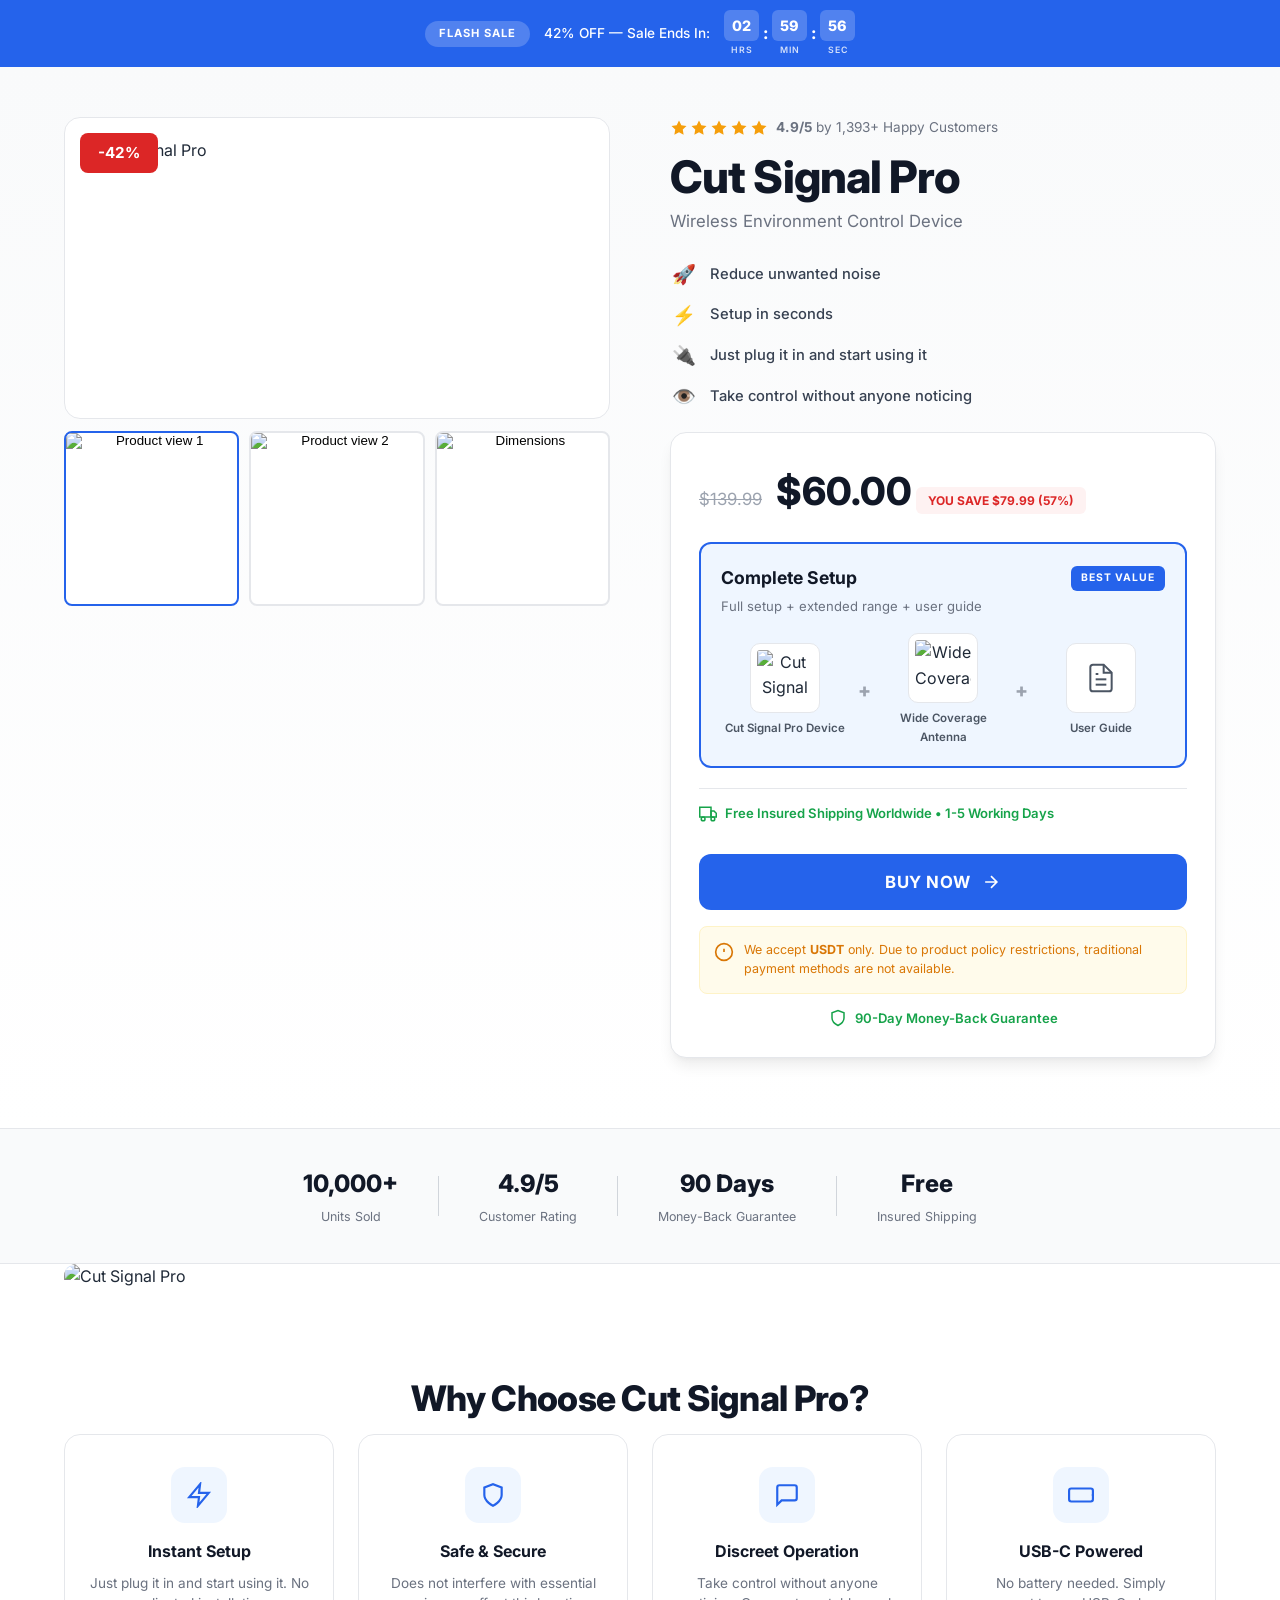
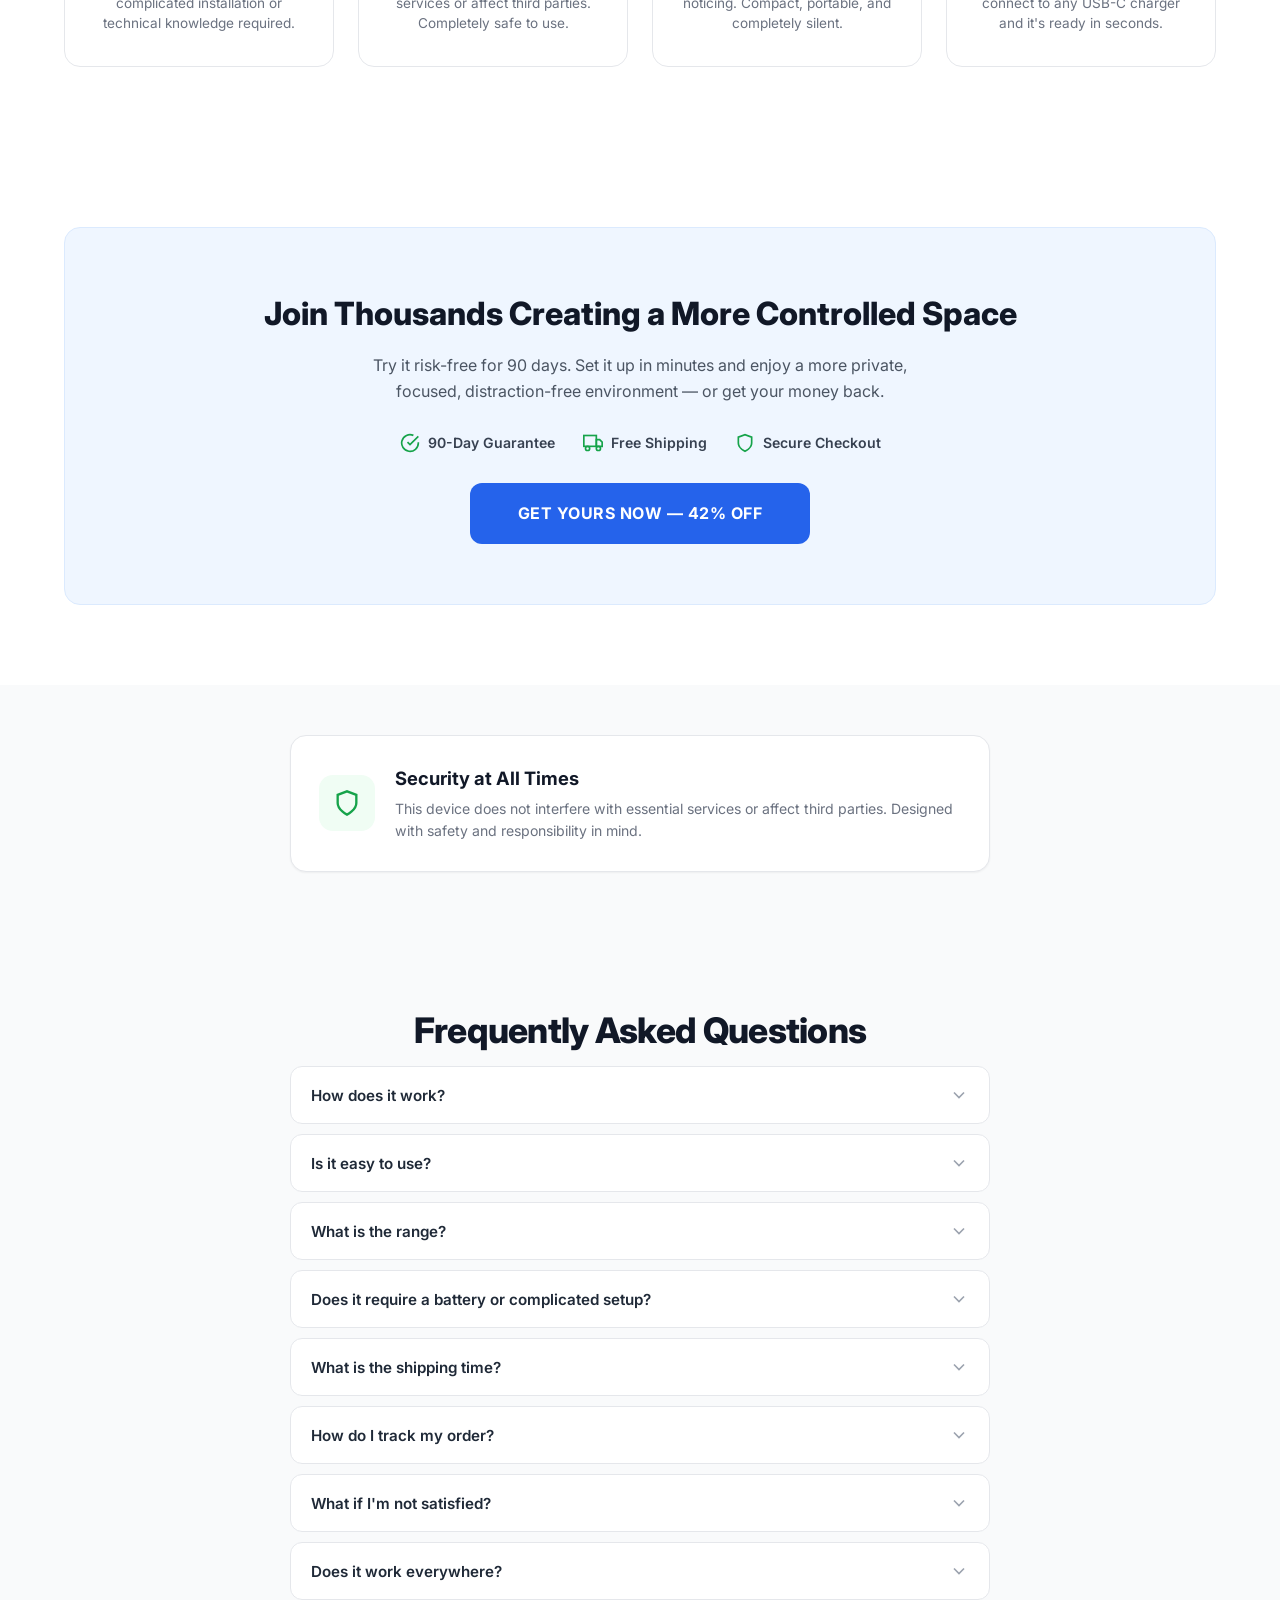
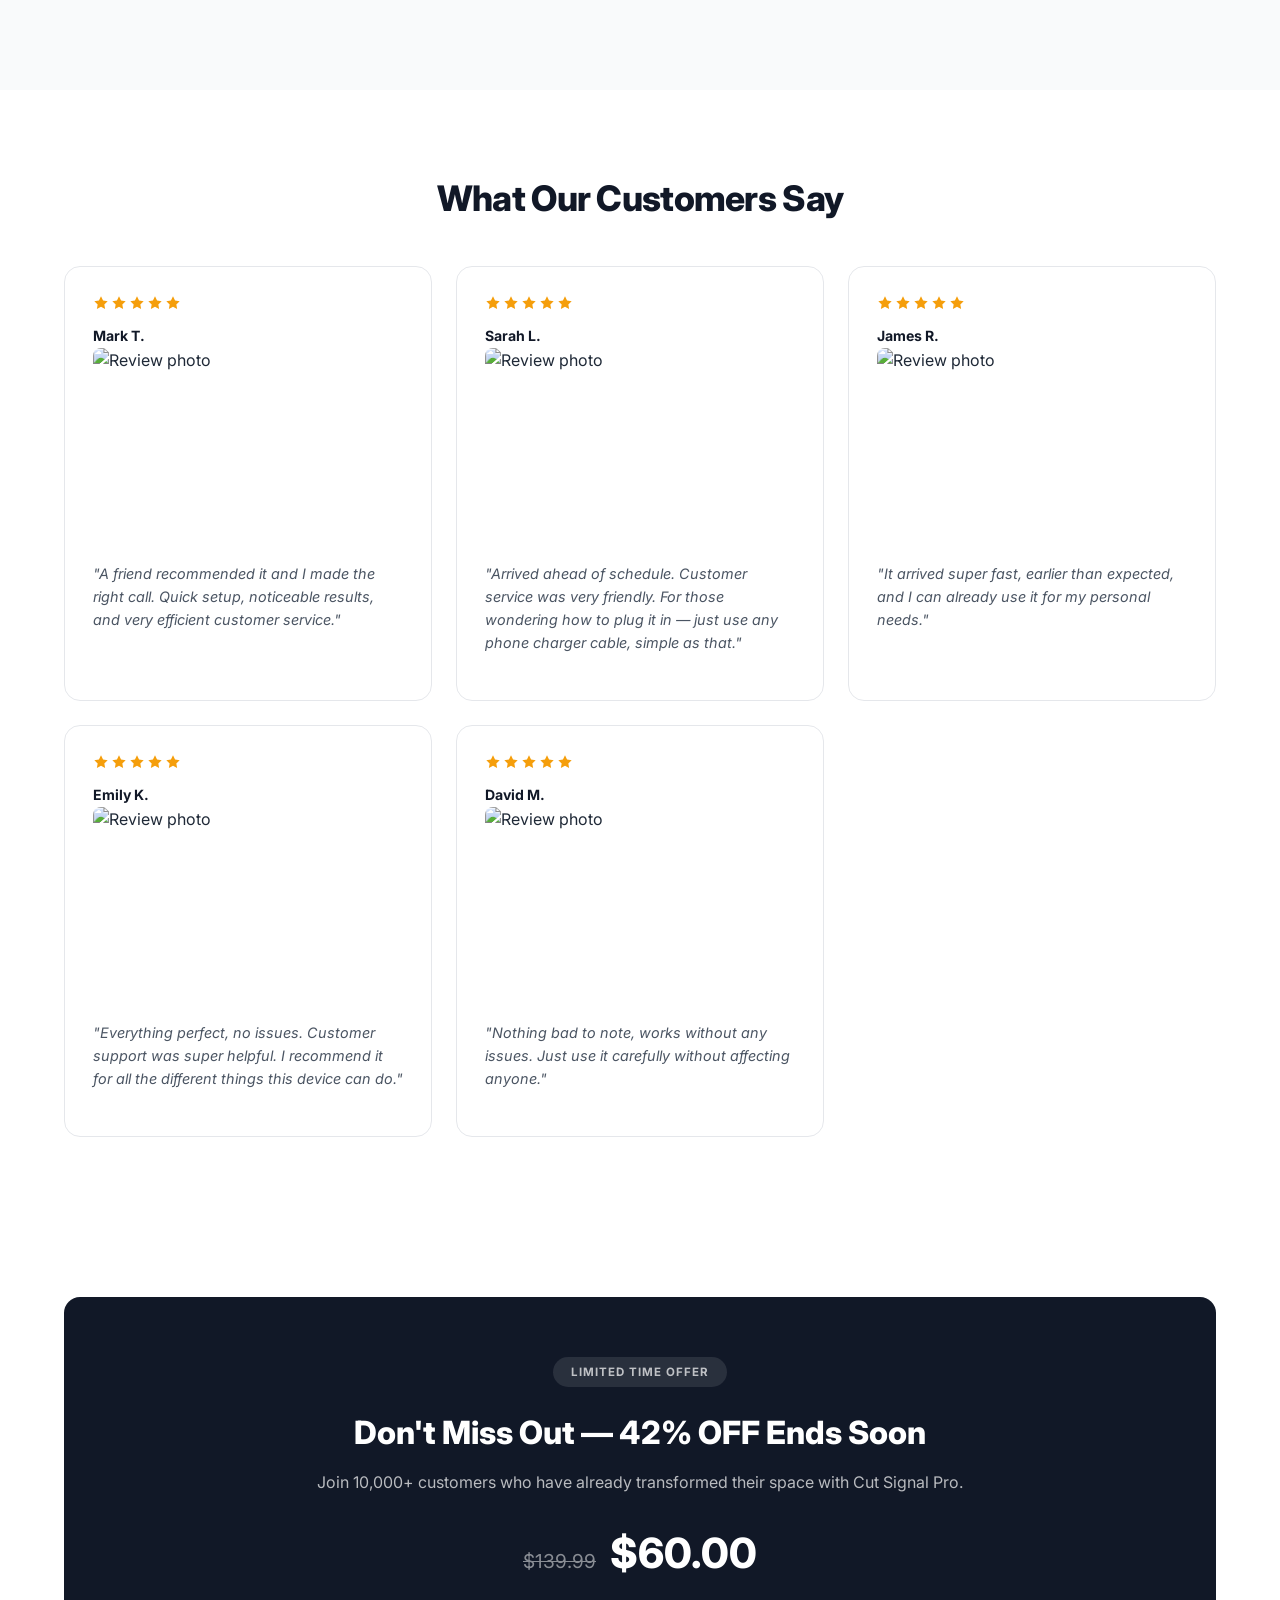
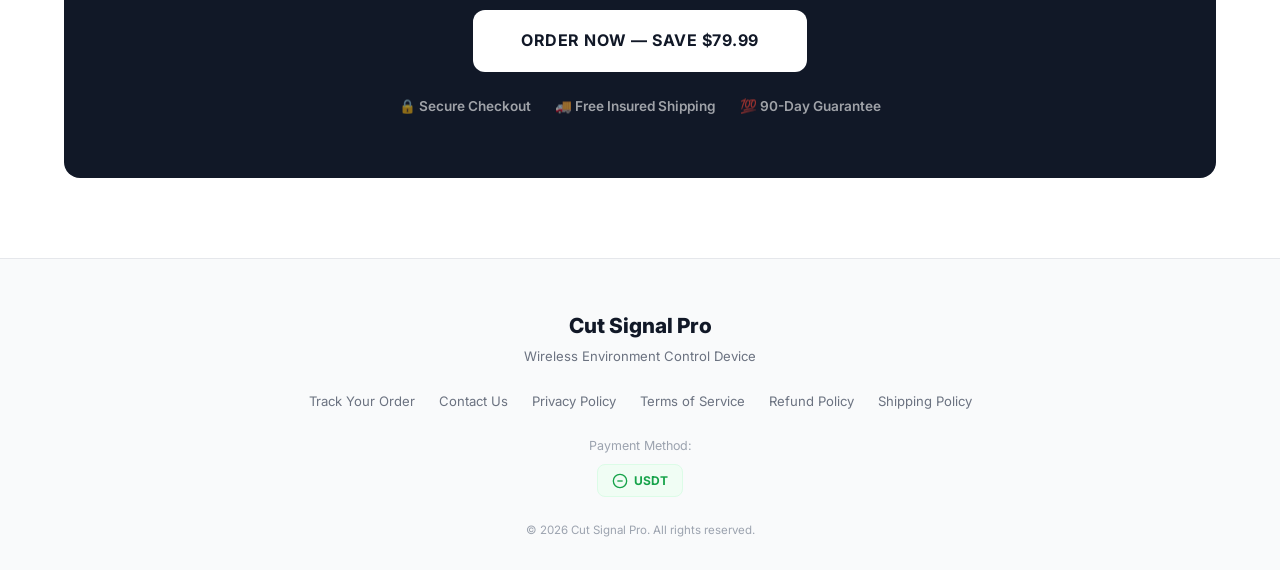
==== index.html @ 8d777e52 "Add files via upload" ====
<!DOCTYPE html>
<html lang="en">
<head>
    <meta charset="UTF-8">
    <meta name="viewport" content="width=device-width, initial-scale=1.0">
    <title>Cut Signal Pro - Wireless Environment Control Device</title>
    <meta name="description" content="Cut Signal Pro - The #1 rated wireless environment control device. Reduce unwanted noise, setup in seconds. 42% OFF - Limited Time Sale.">
    <link rel="preconnect" href="https://fonts.googleapis.com">
    <link rel="preconnect" href="https://fonts.gstatic.com" crossorigin>
    <link href="https://fonts.googleapis.com/css2?family=Inter:wght@300;400;500;600;700;800;900&display=swap" rel="stylesheet">
    <link rel="stylesheet" href="styles.css">
    <meta property="og:title" content="Cut Signal Pro - Wireless Environment Control Device">
    <meta property="og:description" content="The #1 rated wireless environment control device. 42% OFF - Limited Time Sale.">
    <meta property="og:image" content="images/product-1.jpg">
    <meta property="og:type" content="product">
</head>
<body>

    <!-- Urgency Top Bar -->
    <div class="urgency-bar">
        <div class="urgency-bar__inner">
            <span class="urgency-bar__flash">FLASH SALE</span>
            <span class="urgency-bar__text">42% OFF — Sale Ends In:</span>
            <div class="countdown" id="countdown">
                <div class="countdown__block">
                    <span class="countdown__number" id="hours">03</span>
                    <span class="countdown__label">HRS</span>
                </div>
                <span class="countdown__sep">:</span>
                <div class="countdown__block">
                    <span class="countdown__number" id="minutes">00</span>
                    <span class="countdown__label">MIN</span>
                </div>
                <span class="countdown__sep">:</span>
                <div class="countdown__block">
                    <span class="countdown__number" id="seconds">00</span>
                    <span class="countdown__label">SEC</span>
                </div>
            </div>
        </div>
    </div>

    <!-- Sticky Mobile CTA -->
    <div class="sticky-cta" id="stickyCta">
        <div class="sticky-cta__inner">
            <div class="sticky-cta__price">
                <span class="sticky-cta__old">$139.99</span>
                <span class="sticky-cta__current">$60.00</span>
            </div>
            <a href="#buy" class="sticky-cta__btn">BUY NOW</a>
        </div>
    </div>

    <!-- Hero Section -->
    <section class="hero">
        <div class="container">
            <div class="hero__grid">
                <div class="hero__media">
                    <div class="hero__badge">-42%</div>
                    <div class="hero__gallery">
                        <div class="hero__main-image">
                            <img src="images/product-1.jpg" alt="Cut Signal Pro" id="mainImage">
                        </div>
                        <div class="hero__thumbs">
                            <button class="hero__thumb active" onclick="changeImage(0)">
                                <img src="images/product-1.jpg" alt="Product view 1">
                            </button>
                            <button class="hero__thumb" onclick="changeImage(1)">
                                <img src="images/product-2.png" alt="Product view 2">
                            </button>
                            <button class="hero__thumb" onclick="changeImage(2)">
                                <img src="images/product-3.png" alt="Dimensions">
                            </button>
                        </div>
                    </div>
                </div>
                <div class="hero__content">
                    <div class="hero__rating">
                        <div class="stars">
                            <svg class="star" viewBox="0 0 24 24"><path d="M12 2l3.09 6.26L22 9.27l-5 4.87 1.18 6.88L12 17.77l-6.18 3.25L7 14.14 2 9.27l6.91-1.01L12 2z"/></svg>
                            <svg class="star" viewBox="0 0 24 24"><path d="M12 2l3.09 6.26L22 9.27l-5 4.87 1.18 6.88L12 17.77l-6.18 3.25L7 14.14 2 9.27l6.91-1.01L12 2z"/></svg>
                            <svg class="star" viewBox="0 0 24 24"><path d="M12 2l3.09 6.26L22 9.27l-5 4.87 1.18 6.88L12 17.77l-6.18 3.25L7 14.14 2 9.27l6.91-1.01L12 2z"/></svg>
                            <svg class="star" viewBox="0 0 24 24"><path d="M12 2l3.09 6.26L22 9.27l-5 4.87 1.18 6.88L12 17.77l-6.18 3.25L7 14.14 2 9.27l6.91-1.01L12 2z"/></svg>
                            <svg class="star" viewBox="0 0 24 24"><path d="M12 2l3.09 6.26L22 9.27l-5 4.87 1.18 6.88L12 17.77l-6.18 3.25L7 14.14 2 9.27l6.91-1.01L12 2z"/></svg>
                        </div>
                        <span class="hero__rating-text"><strong>4.9/5</strong> by 1,393+ Happy Customers</span>
                    </div>

                    <h1 class="hero__title">Cut Signal Pro</h1>
                    <p class="hero__subtitle">Wireless Environment Control Device</p>

                    <div class="hero__benefits">
                        <div class="hero__benefit">
                            <span class="hero__benefit-icon">🚀</span>
                            <span>Reduce unwanted noise</span>
                        </div>
                        <div class="hero__benefit">
                            <span class="hero__benefit-icon">⚡</span>
                            <span>Setup in seconds</span>
                        </div>
                        <div class="hero__benefit">
                            <span class="hero__benefit-icon">🔌</span>
                            <span>Just plug it in and start using it</span>
                        </div>
                        <div class="hero__benefit">
                            <span class="hero__benefit-icon">👁️</span>
                            <span>Take control without anyone noticing</span>
                        </div>
                    </div>

                    <!-- Buy Box -->
                    <div class="buybox" id="buy">
                        <div class="buybox__price">
                            <span class="buybox__old-price">$139.99</span>
                            <span class="buybox__current-price">$60.00</span>
                            <span class="buybox__save">YOU SAVE $79.99 (57%)</span>
                        </div>

                        <!-- Complete Setup Only -->
                        <div class="buybox__product-card">
                            <div class="buybox__product-header">
                                <h3 class="buybox__product-title">Complete Setup</h3>
                                <span class="buybox__product-badge">BEST VALUE</span>
                            </div>
                            <p class="buybox__product-sub">Full setup + extended range + user guide</p>
                            <div class="buybox__bundle-items">
                                <div class="buybox__bundle-item">
                                    <img src="images/product-1.jpg" alt="Cut Signal Pro Device">
                                    <span>Cut Signal Pro Device</span>
                                </div>
                                <div class="buybox__bundle-plus">+</div>
                                <div class="buybox__bundle-item">
                                    <img src="images/product-2.png" alt="Wide Coverage Antenna">
                                    <span>Wide Coverage Antenna</span>
                                </div>
                                <div class="buybox__bundle-plus">+</div>
                                <div class="buybox__bundle-item">
                                    <div class="buybox__bundle-doc">
                                        <svg viewBox="0 0 24 24" fill="none" stroke="currentColor" stroke-width="1.5"><path d="M14 2H6a2 2 0 0 0-2 2v16a2 2 0 0 0 2 2h12a2 2 0 0 0 2-2V8z"/><polyline points="14 2 14 8 20 8"/><line x1="16" y1="13" x2="8" y2="13"/><line x1="16" y1="17" x2="8" y2="17"/><polyline points="10 9 9 9 8 9"/></svg>
                                    </div>
                                    <span>User Guide</span>
                                </div>
                            </div>
                        </div>

                        <div class="buybox__shipping">
                            <svg class="buybox__shipping-icon" viewBox="0 0 24 24" fill="none" stroke="currentColor" stroke-width="2"><rect x="1" y="3" width="15" height="13"/><polygon points="16 8 20 8 23 11 23 16 16 16 16 8"/><circle cx="5.5" cy="18.5" r="2.5"/><circle cx="18.5" cy="18.5" r="2.5"/></svg>
                            <span>Free Insured Shipping Worldwide • 1-5 Working Days</span>
                        </div>

                        <button class="buybox__cta" onclick="goToCheckout()">
                            <span class="buybox__cta-text">BUY NOW</span>
                            <svg class="buybox__cta-icon" viewBox="0 0 24 24" fill="none" stroke="currentColor" stroke-width="2"><path d="M5 12h14M12 5l7 7-7 7"/></svg>
                        </button>

                        <div class="buybox__usdt-notice">
                            <svg viewBox="0 0 24 24" fill="none" stroke="currentColor" stroke-width="2"><circle cx="12" cy="12" r="10"/><line x1="12" y1="8" x2="12" y2="12"/><line x1="12" y1="16" x2="12.01" y2="16"/></svg>
                            <span>We accept <strong>USDT</strong> only. Due to product policy restrictions, traditional payment methods are not available.</span>
                        </div>

                        <div class="buybox__guarantee">
                            <svg viewBox="0 0 24 24" fill="none" stroke="currentColor" stroke-width="2"><path d="M12 22s8-4 8-10V5l-8-3-8 3v7c0 6 8 10 8 10z"/></svg>
                            <span>90-Day Money-Back Guarantee</span>
                        </div>
                    </div>
                </div>
            </div>
        </div>
    </section>

    <!-- Social Proof Bar -->
    <section class="social-proof">
        <div class="container">
            <div class="social-proof__grid">
                <div class="social-proof__item">
                    <span class="social-proof__number">10,000+</span>
                    <span class="social-proof__label">Units Sold</span>
                </div>
                <div class="social-proof__divider"></div>
                <div class="social-proof__item">
                    <span class="social-proof__number">4.9/5</span>
                    <span class="social-proof__label">Customer Rating</span>
                </div>
                <div class="social-proof__divider"></div>
                <div class="social-proof__item">
                    <span class="social-proof__number">90 Days</span>
                    <span class="social-proof__label">Money-Back Guarantee</span>
                </div>
                <div class="social-proof__divider"></div>
                <div class="social-proof__item">
                    <span class="social-proof__number">Free</span>
                    <span class="social-proof__label">Insured Shipping</span>
                </div>
            </div>
        </div>
    </section>

    <!-- Poster Image -->
    <section class="poster-section">
        <div class="container">
            <img src="images/poster.jpg" alt="Cut Signal Pro" style="width:100%; border-radius:12px;">
        </div>
    </section>

    <!-- Features Section -->
    <section class="features">
        <div class="container">
            <h2 class="section-title">Why Choose Cut Signal Pro?</h2>
            <div class="features__grid">
                <div class="feature-card">
                    <div class="feature-card__icon">
                        <svg viewBox="0 0 24 24" fill="none" stroke="currentColor" stroke-width="2"><path d="M13 2L3 14h9l-1 8 10-12h-9l1-8z"/></svg>
                    </div>
                    <h3 class="feature-card__title">Instant Setup</h3>
                    <p class="feature-card__text">Just plug it in and start using it. No complicated installation or technical knowledge required.</p>
                </div>
                <div class="feature-card">
                    <div class="feature-card__icon">
                        <svg viewBox="0 0 24 24" fill="none" stroke="currentColor" stroke-width="2"><path d="M12 22s8-4 8-10V5l-8-3-8 3v7c0 6 8 10 8 10z"/></svg>
                    </div>
                    <h3 class="feature-card__title">Safe & Secure</h3>
                    <p class="feature-card__text">Does not interfere with essential services or affect third parties. Completely safe to use.</p>
                </div>
                <div class="feature-card">
                    <div class="feature-card__icon">
                        <svg viewBox="0 0 24 24" fill="none" stroke="currentColor" stroke-width="2"><path d="M21 15a2 2 0 0 1-2 2H7l-4 4V5a2 2 0 0 1 2-2h14a2 2 0 0 1 2 2z"/></svg>
                    </div>
                    <h3 class="feature-card__title">Discreet Operation</h3>
                    <p class="feature-card__text">Take control without anyone noticing. Compact, portable, and completely silent.</p>
                </div>
                <div class="feature-card">
                    <div class="feature-card__icon">
                        <svg viewBox="0 0 24 24" fill="none" stroke="currentColor" stroke-width="2"><rect x="1" y="6" width="22" height="12" rx="2" ry="2"/><line x1="23" y1="13" x2="23" y2="11"/></svg>
                    </div>
                    <h3 class="feature-card__title">USB-C Powered</h3>
                    <p class="feature-card__text">No battery needed. Simply connect to any USB-C charger and it's ready in seconds.</p>
                </div>
            </div>
        </div>
    </section>

    <!-- Join Thousands / CTA Section -->
    <section class="cta-section">
        <div class="container">
            <div class="cta-section__inner">
                <h2 class="cta-section__title">Join Thousands Creating a More Controlled Space</h2>
                <p class="cta-section__text">Try it risk-free for 90 days. Set it up in minutes and enjoy a more private, focused, distraction-free environment — or get your money back.</p>
                <div class="cta-section__badges">
                    <div class="trust-badge">
                        <svg viewBox="0 0 24 24" fill="none" stroke="currentColor" stroke-width="2"><path d="M22 11.08V12a10 10 0 1 1-5.93-9.14"/><polyline points="22 4 12 14.01 9 11.01"/></svg>
                        <span>90-Day Guarantee</span>
                    </div>
                    <div class="trust-badge">
                        <svg viewBox="0 0 24 24" fill="none" stroke="currentColor" stroke-width="2"><rect x="1" y="3" width="15" height="13"/><polygon points="16 8 20 8 23 11 23 16 16 16 16 8"/><circle cx="5.5" cy="18.5" r="2.5"/><circle cx="18.5" cy="18.5" r="2.5"/></svg>
                        <span>Free Shipping</span>
                    </div>
                    <div class="trust-badge">
                        <svg viewBox="0 0 24 24" fill="none" stroke="currentColor" stroke-width="2"><path d="M12 22s8-4 8-10V5l-8-3-8 3v7c0 6 8 10 8 10z"/></svg>
                        <span>Secure Checkout</span>
                    </div>
                </div>
                <a href="#buy" class="cta-section__btn">GET YOURS NOW — 42% OFF</a>
            </div>
        </div>
    </section>

    <!-- Security Section -->
    <section class="security">
        <div class="container">
            <div class="security__inner">
                <div class="security__icon">
                    <svg viewBox="0 0 24 24" fill="none" stroke="currentColor" stroke-width="2"><path d="M12 22s8-4 8-10V5l-8-3-8 3v7c0 6 8 10 8 10z"/></svg>
                </div>
                <div class="security__content">
                    <h3 class="security__title">Security at All Times</h3>
                    <p class="security__text">This device does not interfere with essential services or affect third parties. Designed with safety and responsibility in mind.</p>
                </div>
            </div>
        </div>
    </section>

    <!-- FAQ Section -->
    <section class="faq">
        <div class="container">
            <h2 class="section-title">Frequently Asked Questions</h2>
            <div class="faq__list">
                <div class="faq__item">
                    <button class="faq__question" onclick="toggleFaq(this)">
                        <span>How does it work?</span>
                        <svg class="faq__icon" viewBox="0 0 24 24" fill="none" stroke="currentColor" stroke-width="2"><polyline points="6 9 12 15 18 9"/></svg>
                    </button>
                    <div class="faq__answer">
                        <p>It works subtly to help reduce distractions and improve your focus throughout the day. Includes a practical ideas guide to get the most out of it in different everyday situations.</p>
                    </div>
                </div>
                <div class="faq__item">
                    <button class="faq__question" onclick="toggleFaq(this)">
                        <span>Is it easy to use?</span>
                        <svg class="faq__icon" viewBox="0 0 24 24" fill="none" stroke="currentColor" stroke-width="2"><polyline points="6 9 12 15 18 9"/></svg>
                    </button>
                    <div class="faq__answer">
                        <p>Yes, just plug it in and follow the quick setup guide that we will send you after you make your purchase. No technical knowledge required — it's designed to be simple and beginner-friendly.</p>
                    </div>
                </div>
                <div class="faq__item">
                    <button class="faq__question" onclick="toggleFaq(this)">
                        <span>What is the range?</span>
                        <svg class="faq__icon" viewBox="0 0 24 24" fill="none" stroke="currentColor" stroke-width="2"><polyline points="6 9 12 15 18 9"/></svg>
                    </button>
                    <div class="faq__answer">
                        <p>The effective range depends on the distance and how the device is positioned. It performs best in open spaces, where the signal can move more freely. In general, it works within a moderate range.</p>
                    </div>
                </div>
                <div class="faq__item">
                    <button class="faq__question" onclick="toggleFaq(this)">
                        <span>Does it require a battery or complicated setup?</span>
                        <svg class="faq__icon" viewBox="0 0 24 24" fill="none" stroke="currentColor" stroke-width="2"><polyline points="6 9 12 15 18 9"/></svg>
                    </button>
                    <div class="faq__answer">
                        <p>No. Simply connect it to a standard charger (USB-C) and it will be ready in seconds. No installation or complex setup required.</p>
                    </div>
                </div>
                <div class="faq__item">
                    <button class="faq__question" onclick="toggleFaq(this)">
                        <span>What is the shipping time?</span>
                        <svg class="faq__icon" viewBox="0 0 24 24" fill="none" stroke="currentColor" stroke-width="2"><polyline points="6 9 12 15 18 9"/></svg>
                    </button>
                    <div class="faq__answer">
                        <p>We offer free and insured shipping to your address. Delivery time typically ranges from <strong>1-5 working days</strong>. Once your order is processed, you will receive a tracking number so you can check the status of your package at any time.</p>
                    </div>
                </div>
                <div class="faq__item">
                    <button class="faq__question" onclick="toggleFaq(this)">
                        <span>How do I track my order?</span>
                        <svg class="faq__icon" viewBox="0 0 24 24" fill="none" stroke="currentColor" stroke-width="2"><polyline points="6 9 12 15 18 9"/></svg>
                    </button>
                    <div class="faq__answer">
                        <p>Once you've placed your order, we'll contact you to send you your tracking number, and you can also check the status of your order at any time in the "Track Your Order" section.</p>
                    </div>
                </div>
                <div class="faq__item">
                    <button class="faq__question" onclick="toggleFaq(this)">
                        <span>What if I'm not satisfied?</span>
                        <svg class="faq__icon" viewBox="0 0 24 24" fill="none" stroke="currentColor" stroke-width="2"><polyline points="6 9 12 15 18 9"/></svg>
                    </button>
                    <div class="faq__answer">
                        <p>We offer a <strong>90-day money-back guarantee</strong>. Try it risk-free — if you're not completely satisfied, simply return it for a full refund. No questions asked.</p>
                    </div>
                </div>
                <div class="faq__item">
                    <button class="faq__question" onclick="toggleFaq(this)">
                        <span>Does it work everywhere?</span>
                        <svg class="faq__icon" viewBox="0 0 24 24" fill="none" stroke="currentColor" stroke-width="2"><polyline points="6 9 12 15 18 9"/></svg>
                    </button>
                    <div class="faq__answer">
                        <p>Performance may vary depending on the environment, distance, and aiming. It works best in open spaces where the signal can move freely.</p>
                    </div>
                </div>
            </div>
        </div>
    </section>

    <!-- Reviews Section -->
    <section class="reviews">
        <div class="container">
            <h2 class="section-title">What Our Customers Say</h2>
            <div class="reviews__grid">
                <div class="review-card">
                    <div class="review-card__stars">
                        <svg class="star" viewBox="0 0 24 24"><path d="M12 2l3.09 6.26L22 9.27l-5 4.87 1.18 6.88L12 17.77l-6.18 3.25L7 14.14 2 9.27l6.91-1.01L12 2z"/></svg>
                        <svg class="star" viewBox="0 0 24 24"><path d="M12 2l3.09 6.26L22 9.27l-5 4.87 1.18 6.88L12 17.77l-6.18 3.25L7 14.14 2 9.27l6.91-1.01L12 2z"/></svg>
                        <svg class="star" viewBox="0 0 24 24"><path d="M12 2l3.09 6.26L22 9.27l-5 4.87 1.18 6.88L12 17.77l-6.18 3.25L7 14.14 2 9.27l6.91-1.01L12 2z"/></svg>
                        <svg class="star" viewBox="0 0 24 24"><path d="M12 2l3.09 6.26L22 9.27l-5 4.87 1.18 6.88L12 17.77l-6.18 3.25L7 14.14 2 9.27l6.91-1.01L12 2z"/></svg>
                        <svg class="star" viewBox="0 0 24 24"><path d="M12 2l3.09 6.26L22 9.27l-5 4.87 1.18 6.88L12 17.77l-6.18 3.25L7 14.14 2 9.27l6.91-1.01L12 2z"/></svg>
                    </div>
                    <span class="review-card__name">Mark T.</span>
                    <img src="images/review-img-1.jpg" alt="Review photo" class="review-card__photo">
                    <p class="review-card__text">"A friend recommended it and I made the right call. Quick setup, noticeable results, and very efficient customer service."</p>
                </div>

                <div class="review-card">
                    <div class="review-card__stars">
                        <svg class="star" viewBox="0 0 24 24"><path d="M12 2l3.09 6.26L22 9.27l-5 4.87 1.18 6.88L12 17.77l-6.18 3.25L7 14.14 2 9.27l6.91-1.01L12 2z"/></svg>
                        <svg class="star" viewBox="0 0 24 24"><path d="M12 2l3.09 6.26L22 9.27l-5 4.87 1.18 6.88L12 17.77l-6.18 3.25L7 14.14 2 9.27l6.91-1.01L12 2z"/></svg>
                        <svg class="star" viewBox="0 0 24 24"><path d="M12 2l3.09 6.26L22 9.27l-5 4.87 1.18 6.88L12 17.77l-6.18 3.25L7 14.14 2 9.27l6.91-1.01L12 2z"/></svg>
                        <svg class="star" viewBox="0 0 24 24"><path d="M12 2l3.09 6.26L22 9.27l-5 4.87 1.18 6.88L12 17.77l-6.18 3.25L7 14.14 2 9.27l6.91-1.01L12 2z"/></svg>
                        <svg class="star" viewBox="0 0 24 24"><path d="M12 2l3.09 6.26L22 9.27l-5 4.87 1.18 6.88L12 17.77l-6.18 3.25L7 14.14 2 9.27l6.91-1.01L12 2z"/></svg>
                    </div>
                    <span class="review-card__name">Sarah L.</span>
                    <img src="images/review-img-2.jpg" alt="Review photo" class="review-card__photo">
                    <p class="review-card__text">"Arrived ahead of schedule. Customer service was very friendly. For those wondering how to plug it in — just use any phone charger cable, simple as that."</p>
                </div>

                <div class="review-card">
                    <div class="review-card__stars">
                        <svg class="star" viewBox="0 0 24 24"><path d="M12 2l3.09 6.26L22 9.27l-5 4.87 1.18 6.88L12 17.77l-6.18 3.25L7 14.14 2 9.27l6.91-1.01L12 2z"/></svg>
                        <svg class="star" viewBox="0 0 24 24"><path d="M12 2l3.09 6.26L22 9.27l-5 4.87 1.18 6.88L12 17.77l-6.18 3.25L7 14.14 2 9.27l6.91-1.01L12 2z"/></svg>
                        <svg class="star" viewBox="0 0 24 24"><path d="M12 2l3.09 6.26L22 9.27l-5 4.87 1.18 6.88L12 17.77l-6.18 3.25L7 14.14 2 9.27l6.91-1.01L12 2z"/></svg>
                        <svg class="star" viewBox="0 0 24 24"><path d="M12 2l3.09 6.26L22 9.27l-5 4.87 1.18 6.88L12 17.77l-6.18 3.25L7 14.14 2 9.27l6.91-1.01L12 2z"/></svg>
                        <svg class="star" viewBox="0 0 24 24"><path d="M12 2l3.09 6.26L22 9.27l-5 4.87 1.18 6.88L12 17.77l-6.18 3.25L7 14.14 2 9.27l6.91-1.01L12 2z"/></svg>
                    </div>
                    <span class="review-card__name">James R.</span>
                    <img src="images/review-img-3.jpg" alt="Review photo" class="review-card__photo">
                    <p class="review-card__text">"It arrived super fast, earlier than expected, and I can already use it for my personal needs."</p>
                </div>

                <div class="review-card">
                    <div class="review-card__stars">
                        <svg class="star" viewBox="0 0 24 24"><path d="M12 2l3.09 6.26L22 9.27l-5 4.87 1.18 6.88L12 17.77l-6.18 3.25L7 14.14 2 9.27l6.91-1.01L12 2z"/></svg>
                        <svg class="star" viewBox="0 0 24 24"><path d="M12 2l3.09 6.26L22 9.27l-5 4.87 1.18 6.88L12 17.77l-6.18 3.25L7 14.14 2 9.27l6.91-1.01L12 2z"/></svg>
                        <svg class="star" viewBox="0 0 24 24"><path d="M12 2l3.09 6.26L22 9.27l-5 4.87 1.18 6.88L12 17.77l-6.18 3.25L7 14.14 2 9.27l6.91-1.01L12 2z"/></svg>
                        <svg class="star" viewBox="0 0 24 24"><path d="M12 2l3.09 6.26L22 9.27l-5 4.87 1.18 6.88L12 17.77l-6.18 3.25L7 14.14 2 9.27l6.91-1.01L12 2z"/></svg>
                        <svg class="star" viewBox="0 0 24 24"><path d="M12 2l3.09 6.26L22 9.27l-5 4.87 1.18 6.88L12 17.77l-6.18 3.25L7 14.14 2 9.27l6.91-1.01L12 2z"/></svg>
                    </div>
                    <span class="review-card__name">Emily K.</span>
                    <img src="images/review-img-4.jpg" alt="Review photo" class="review-card__photo">
                    <p class="review-card__text">"Everything perfect, no issues. Customer support was super helpful. I recommend it for all the different things this device can do."</p>
                </div>

                <div class="review-card">
                    <div class="review-card__stars">
                        <svg class="star" viewBox="0 0 24 24"><path d="M12 2l3.09 6.26L22 9.27l-5 4.87 1.18 6.88L12 17.77l-6.18 3.25L7 14.14 2 9.27l6.91-1.01L12 2z"/></svg>
                        <svg class="star" viewBox="0 0 24 24"><path d="M12 2l3.09 6.26L22 9.27l-5 4.87 1.18 6.88L12 17.77l-6.18 3.25L7 14.14 2 9.27l6.91-1.01L12 2z"/></svg>
                        <svg class="star" viewBox="0 0 24 24"><path d="M12 2l3.09 6.26L22 9.27l-5 4.87 1.18 6.88L12 17.77l-6.18 3.25L7 14.14 2 9.27l6.91-1.01L12 2z"/></svg>
                        <svg class="star" viewBox="0 0 24 24"><path d="M12 2l3.09 6.26L22 9.27l-5 4.87 1.18 6.88L12 17.77l-6.18 3.25L7 14.14 2 9.27l6.91-1.01L12 2z"/></svg>
                        <svg class="star" viewBox="0 0 24 24"><path d="M12 2l3.09 6.26L22 9.27l-5 4.87 1.18 6.88L12 17.77l-6.18 3.25L7 14.14 2 9.27l6.91-1.01L12 2z"/></svg>
                    </div>
                    <span class="review-card__name">David M.</span>
                    <img src="images/review-img-5.jpg" alt="Review photo" class="review-card__photo">
                    <p class="review-card__text">"Nothing bad to note, works without any issues. Just use it carefully without affecting anyone."</p>
                </div>
            </div>
        </div>
    </section>

    <!-- Final CTA -->
    <section class="final-cta">
        <div class="container">
            <div class="final-cta__inner">
                <div class="final-cta__badge">LIMITED TIME OFFER</div>
                <h2 class="final-cta__title">Don't Miss Out — 42% OFF Ends Soon</h2>
                <p class="final-cta__text">Join 10,000+ customers who have already transformed their space with Cut Signal Pro.</p>
                <div class="final-cta__price">
                    <span class="final-cta__old">$139.99</span>
                    <span class="final-cta__current">$60.00</span>
                </div>
                <a href="#buy" class="final-cta__btn">ORDER NOW — SAVE $79.99</a>
                <div class="final-cta__trust">
                    <span>🔒 Secure Checkout</span>
                    <span>🚚 Free Insured Shipping</span>
                    <span>💯 90-Day Guarantee</span>
                </div>
            </div>
        </div>
    </section>

    <!-- Footer -->
    <footer class="footer">
        <div class="container">
            <div class="footer__inner">
                <div class="footer__brand">
                    <span class="footer__logo">Cut Signal Pro</span>
                    <p class="footer__tagline">Wireless Environment Control Device</p>
                </div>
                <div class="footer__links">
                    <a href="track-order.html">Track Your Order</a>
                    <a href="contact.html">Contact Us</a>
                    <a href="privacy-policy.html">Privacy Policy</a>
                    <a href="terms-of-service.html">Terms of Service</a>
                    <a href="refund-policy.html">Refund Policy</a>
                    <a href="shipping-policy.html">Shipping Policy</a>
                </div>
                <div class="footer__payment">
                    <span class="footer__payment-label">Payment Method:</span>
                    <div class="footer__payment-icons">
                        <span class="payment-icon payment-icon--usdt">
                            <svg viewBox="0 0 24 24" fill="none" stroke="currentColor" stroke-width="2" width="16" height="16"><circle cx="12" cy="12" r="10"/><path d="M8 12h8"/></svg>
                            USDT
                        </span>
                    </div>
                </div>
                <p class="footer__copyright">&copy; 2026 Cut Signal Pro. All rights reserved.</p>
            </div>
        </div>
    </footer>

    <script src="script.js"></script>
</body>
</html>
---- styles.css ----
/* ============================================
   Cut Signal Pro - Trusted Professional Design
   ============================================ */

*, *::before, *::after { margin: 0; padding: 0; box-sizing: border-box; }

html { scroll-behavior: smooth; font-size: 16px; }

:root {
    --blue-600: #2563eb;
    --blue-700: #1d4ed8;
    --blue-50: #eff6ff;
    --blue-100: #dbeafe;
    --green-600: #16a34a;
    --green-50: #f0fdf4;
    --green-100: #dcfce7;
    --red-600: #dc2626;
    --red-50: #fef2f2;
    --amber-600: #d97706;
    --amber-50: #fffbeb;
    --amber-100: #fef3c7;
    --gray-50: #f9fafb;
    --gray-100: #f3f4f6;
    --gray-200: #e5e7eb;
    --gray-300: #d1d5db;
    --gray-400: #9ca3af;
    --gray-500: #6b7280;
    --gray-600: #4b5563;
    --gray-700: #374151;
    --gray-800: #1f2937;
    --gray-900: #111827;
    --white: #ffffff;
    --shadow-sm: 0 1px 2px rgba(0,0,0,0.05);
    --shadow-md: 0 4px 6px -1px rgba(0,0,0,0.07), 0 2px 4px -2px rgba(0,0,0,0.05);
    --shadow-lg: 0 10px 15px -3px rgba(0,0,0,0.08), 0 4px 6px -4px rgba(0,0,0,0.05);
    --shadow-xl: 0 20px 25px -5px rgba(0,0,0,0.08), 0 8px 10px -6px rgba(0,0,0,0.04);
    --radius: 12px;
    --radius-sm: 8px;
    --radius-lg: 16px;
}

body {
    font-family: 'Inter', -apple-system, BlinkMacSystemFont, 'Segoe UI', sans-serif;
    color: var(--gray-800);
    background: var(--white);
    line-height: 1.6;
    overflow-x: hidden;
    -webkit-font-smoothing: antialiased;
}

.container { max-width: 1200px; margin: 0 auto; padding: 0 24px; }
img { max-width: 100%; height: auto; display: block; }
a { text-decoration: none; color: inherit; }

/* === Top Bar === */
.urgency-bar {
    background: var(--blue-600);
    color: #fff;
    padding: 10px 20px;
    text-align: center;
    position: sticky;
    top: 0;
    z-index: 1000;
}

.urgency-bar__inner {
    display: flex;
    align-items: center;
    justify-content: center;
    gap: 14px;
    flex-wrap: wrap;
}

.urgency-bar__flash {
    background: rgba(255,255,255,0.2);
    color: #fff;
    padding: 4px 14px;
    border-radius: 20px;
    font-weight: 700;
    font-size: 0.7rem;
    letter-spacing: 1px;
}

.urgency-bar__text { font-weight: 500; font-size: 0.85rem; }

.countdown { display: flex; align-items: center; gap: 4px; }
.countdown__block { display: flex; flex-direction: column; align-items: center; }
.countdown__number {
    background: rgba(255,255,255,0.2);
    padding: 4px 8px;
    border-radius: 6px;
    font-weight: 800;
    font-size: 0.9rem;
    min-width: 34px;
    text-align: center;
}
.countdown__label { font-size: 0.55rem; font-weight: 600; letter-spacing: 1px; margin-top: 2px; opacity: 0.8; }
.countdown__sep { font-weight: 800; font-size: 1rem; }

/* === Sticky CTA === */
.sticky-cta {
    display: none;
    position: fixed;
    bottom: 0;
    left: 0;
    right: 0;
    background: var(--white);
    border-top: 1px solid var(--gray-200);
    padding: 12px 20px;
    z-index: 999;
    box-shadow: 0 -4px 12px rgba(0,0,0,0.06);
}

.sticky-cta__inner {
    display: flex;
    align-items: center;
    justify-content: space-between;
    max-width: 600px;
    margin: 0 auto;
}

.sticky-cta__old { text-decoration: line-through; color: var(--gray-400); font-size: 0.85rem; }
.sticky-cta__current { font-weight: 800; font-size: 1.15rem; color: var(--blue-600); margin-left: 8px; }

.sticky-cta__btn {
    background: var(--blue-600);
    color: #fff;
    padding: 12px 32px;
    border-radius: var(--radius-sm);
    font-weight: 700;
    font-size: 0.85rem;
    letter-spacing: 0.5px;
    transition: background 0.2s;
}

.sticky-cta__btn:hover { background: var(--blue-700); }

/* === Hero === */
.hero {
    padding: 50px 0 70px;
    background: linear-gradient(180deg, var(--gray-50) 0%, var(--white) 100%);
}

.hero__grid {
    display: grid;
    grid-template-columns: 1fr 1fr;
    gap: 60px;
    align-items: start;
}

.hero__media { position: relative; }

.hero__badge {
    position: absolute;
    top: 16px;
    left: 16px;
    background: var(--red-600);
    color: #fff;
    padding: 8px 18px;
    border-radius: var(--radius-sm);
    font-weight: 700;
    font-size: 0.95rem;
    z-index: 10;
}

.hero__main-image {
    background: var(--white);
    border: 1px solid var(--gray-200);
    border-radius: var(--radius-lg);
    overflow: hidden;
    margin-bottom: 12px;
}

.hero__main-image img {
    width: 100%;
    height: auto;
    min-height: 300px;
    object-fit: contain;
    transition: opacity 0.3s;
    padding: 20px;
}

.hero__thumbs { display: flex; gap: 10px; }

.hero__thumb {
    flex: 1;
    border: 2px solid var(--gray-200);
    border-radius: var(--radius-sm);
    overflow: hidden;
    cursor: pointer;
    background: var(--white);
    padding: 0;
    transition: border-color 0.2s;
}

.hero__thumb.active, .hero__thumb:hover { border-color: var(--blue-600); }
.hero__thumb img { width: 100%; aspect-ratio: 1; object-fit: cover; }

.hero__video {
    margin-top: 20px;
    border-radius: var(--radius-lg);
    overflow: hidden;
    border: 1px solid var(--gray-200);
}

.hero__video video { width: 100%; display: block; }

/* === Hero Content === */
.hero__rating { display: flex; align-items: center; gap: 8px; margin-bottom: 14px; }
.stars { display: flex; gap: 2px; }
.star { width: 18px; height: 18px; fill: #f59e0b; }
.hero__rating-text { font-size: 0.85rem; color: var(--gray-500); }

.hero__title {
    font-size: 2.8rem;
    font-weight: 800;
    line-height: 1.1;
    margin-bottom: 6px;
    letter-spacing: -0.02em;
    color: var(--gray-900);
}

.hero__subtitle { font-size: 1.05rem; color: var(--gray-500); margin-bottom: 24px; }

.hero__benefits { display: flex; flex-direction: column; gap: 10px; margin-bottom: 20px; }

.hero__benefit {
    display: flex;
    align-items: center;
    gap: 12px;
    font-size: 0.92rem;
    font-weight: 500;
    color: var(--gray-700);
}

.hero__benefit-icon { font-size: 1.2rem; width: 28px; text-align: center; }

.hero__gift {
    display: flex;
    align-items: center;
    gap: 10px;
    background: var(--amber-50);
    border: 1px solid var(--amber-100);
    padding: 12px 16px;
    border-radius: var(--radius-sm);
    margin-bottom: 24px;
    font-weight: 600;
    font-size: 0.88rem;
    color: var(--amber-600);
}

.hero__gift-icon { font-size: 1.3rem; }

/* === Buy Box === */
.buybox {
    background: var(--white);
    border: 1px solid var(--gray-200);
    border-radius: var(--radius-lg);
    padding: 28px;
    box-shadow: var(--shadow-lg);
}

.buybox__price { margin-bottom: 20px; }
.buybox__old-price { text-decoration: line-through; color: var(--gray-400); font-size: 1.05rem; margin-right: 10px; }
.buybox__current-price { font-size: 2.4rem; font-weight: 800; color: var(--gray-900); }

.buybox__save {
    background: var(--red-50);
    color: var(--red-600);
    padding: 4px 12px;
    border-radius: 6px;
    font-size: 0.75rem;
    font-weight: 700;
    display: inline-block;
    margin-top: 8px;
}

.buybox__product-card {
    background: var(--blue-50);
    border: 2px solid var(--blue-600);
    border-radius: var(--radius);
    padding: 20px;
    margin-bottom: 20px;
}

.buybox__product-header { display: flex; align-items: center; justify-content: space-between; margin-bottom: 4px; }
.buybox__product-title { font-size: 1.1rem; font-weight: 700; color: var(--gray-900); }

.buybox__product-badge {
    background: var(--blue-600);
    color: #fff;
    padding: 4px 10px;
    border-radius: 6px;
    font-size: 0.65rem;
    font-weight: 700;
    letter-spacing: 1px;
}

.buybox__product-sub { font-size: 0.82rem; color: var(--gray-500); margin-bottom: 16px; }

.buybox__bundle-items { display: flex; align-items: center; justify-content: center; gap: 8px; flex-wrap: wrap; }

.buybox__bundle-item {
    display: flex;
    flex-direction: column;
    align-items: center;
    gap: 6px;
    flex: 1;
    min-width: 100px;
    text-align: center;
}

.buybox__bundle-item img {
    width: 70px;
    height: 70px;
    object-fit: contain;
    background: var(--white);
    border-radius: 10px;
    padding: 6px;
    border: 1px solid var(--gray-200);
}

.buybox__bundle-doc {
    width: 70px;
    height: 70px;
    background: var(--white);
    border-radius: 10px;
    display: flex;
    align-items: center;
    justify-content: center;
    border: 1px solid var(--gray-200);
}

.buybox__bundle-doc svg { width: 32px; height: 32px; stroke: var(--gray-600); }
.buybox__bundle-item span { font-size: 0.72rem; font-weight: 600; color: var(--gray-600); }
.buybox__bundle-plus { font-size: 1.2rem; font-weight: 800; color: var(--gray-400); flex-shrink: 0; }

.buybox__shipping {
    display: flex;
    align-items: center;
    gap: 8px;
    padding: 14px 0;
    border-top: 1px solid var(--gray-200);
    font-size: 0.82rem;
    color: var(--green-600);
    font-weight: 600;
}

.buybox__shipping-icon { width: 18px; height: 18px; flex-shrink: 0; }

.buybox__cta {
    width: 100%;
    display: flex;
    align-items: center;
    justify-content: center;
    gap: 10px;
    background: var(--blue-600);
    color: #fff;
    border: none;
    padding: 18px 32px;
    border-radius: var(--radius);
    font-size: 1.05rem;
    font-weight: 700;
    letter-spacing: 0.5px;
    cursor: pointer;
    transition: background 0.2s;
    margin-top: 16px;
    font-family: inherit;
}

.buybox__cta:hover { background: var(--blue-700); }
.buybox__cta-icon { width: 20px; height: 20px; }

.buybox__usdt-notice {
    display: flex;
    align-items: flex-start;
    gap: 10px;
    background: var(--amber-50);
    border: 1px solid var(--amber-100);
    padding: 14px;
    border-radius: var(--radius-sm);
    margin-top: 16px;
    font-size: 0.78rem;
    color: var(--amber-600);
    line-height: 1.5;
}

.buybox__usdt-notice svg { width: 20px; height: 20px; flex-shrink: 0; stroke: var(--amber-600); margin-top: 1px; }

.buybox__guarantee {
    display: flex;
    align-items: center;
    justify-content: center;
    gap: 8px;
    margin-top: 14px;
    font-size: 0.82rem;
    color: var(--green-600);
    font-weight: 600;
}

.buybox__guarantee svg { width: 18px; height: 18px; }

/* === Social Proof === */
.social-proof {
    background: var(--gray-50);
    border-top: 1px solid var(--gray-200);
    border-bottom: 1px solid var(--gray-200);
    padding: 36px 0;
}

.social-proof__grid { display: flex; align-items: center; justify-content: center; gap: 40px; flex-wrap: wrap; }
.social-proof__item { text-align: center; }
.social-proof__number { display: block; font-size: 1.5rem; font-weight: 800; color: var(--gray-900); }
.social-proof__label { display: block; font-size: 0.78rem; color: var(--gray-500); margin-top: 4px; }
.social-proof__divider { width: 1px; height: 40px; background: var(--gray-300); }

/* === Section Titles === */
.section-title {
    font-size: 2.2rem;
    font-weight: 800;
    text-align: center;
    margin-bottom: 8px;
    letter-spacing: -0.02em;
    color: var(--gray-900);
}

.section-subtitle { text-align: center; color: var(--gray-500); font-size: 0.95rem; margin-bottom: 40px; }

/* === Features === */
.features { padding: 80px 0; }

.features__grid { display: grid; grid-template-columns: repeat(4, 1fr); gap: 24px; }

.feature-card {
    background: var(--white);
    border: 1px solid var(--gray-200);
    border-radius: var(--radius-lg);
    padding: 32px 24px;
    text-align: center;
    transition: box-shadow 0.2s, transform 0.2s;
}

.feature-card:hover {
    box-shadow: var(--shadow-lg);
    transform: translateY(-2px);
}

.feature-card__icon {
    width: 56px;
    height: 56px;
    background: var(--blue-50);
    border-radius: 14px;
    display: flex;
    align-items: center;
    justify-content: center;
    margin: 0 auto 16px;
}

.feature-card__icon svg { width: 26px; height: 26px; stroke: var(--blue-600); }
.feature-card__title { font-size: 1rem; font-weight: 700; margin-bottom: 8px; color: var(--gray-900); }
.feature-card__text { font-size: 0.85rem; color: var(--gray-500); line-height: 1.5; }

/* === Infographic === */
.infographic { padding: 60px 0; background: var(--gray-50); }

.infographic__image {
    max-width: 900px;
    margin: 0 auto;
    border-radius: var(--radius-lg);
    overflow: hidden;
    border: 1px solid var(--gray-200);
}

/* === CTA Section === */
.cta-section { padding: 80px 0; }

.cta-section__inner {
    background: var(--blue-50);
    border: 1px solid var(--blue-100);
    border-radius: var(--radius-lg);
    padding: 60px 40px;
    text-align: center;
}

.cta-section__title { font-size: 2rem; font-weight: 800; margin-bottom: 14px; color: var(--gray-900); }
.cta-section__text { font-size: 1rem; color: var(--gray-600); max-width: 600px; margin: 0 auto 28px; line-height: 1.6; }

.cta-section__badges { display: flex; justify-content: center; gap: 28px; margin-bottom: 28px; flex-wrap: wrap; }

.trust-badge { display: flex; align-items: center; gap: 8px; font-size: 0.88rem; font-weight: 600; color: var(--gray-700); }
.trust-badge svg { width: 20px; height: 20px; stroke: var(--green-600); }

.cta-section__btn {
    display: inline-block;
    background: var(--blue-600);
    color: #fff;
    padding: 18px 48px;
    border-radius: var(--radius);
    font-weight: 700;
    font-size: 1rem;
    letter-spacing: 0.5px;
    transition: background 0.2s;
}

.cta-section__btn:hover { background: var(--blue-700); }

/* === Security === */
.security { padding: 50px 0; background: var(--gray-50); }

.security__inner {
    display: flex;
    align-items: center;
    gap: 20px;
    max-width: 700px;
    margin: 0 auto;
    background: var(--white);
    border: 1px solid var(--gray-200);
    padding: 28px;
    border-radius: var(--radius-lg);
    box-shadow: var(--shadow-sm);
}

.security__icon {
    width: 56px;
    height: 56px;
    background: var(--green-50);
    border-radius: 14px;
    display: flex;
    align-items: center;
    justify-content: center;
    flex-shrink: 0;
}

.security__icon svg { width: 28px; height: 28px; stroke: var(--green-600); }
.security__title { font-size: 1.15rem; font-weight: 700; margin-bottom: 4px; color: var(--gray-900); }
.security__text { font-size: 0.88rem; color: var(--gray-500); }

/* === Reviews === */
.reviews { padding: 80px 0; }

.reviews__grid { display: grid; grid-template-columns: repeat(3, 1fr); gap: 24px; }

.review-card {
    background: var(--white);
    border: 1px solid var(--gray-200);
    border-radius: var(--radius-lg);
    padding: 28px;
    transition: box-shadow 0.2s;
}

.review-card:hover { box-shadow: var(--shadow-lg); }
.review-card__stars { display: flex; gap: 2px; margin-bottom: 14px; }
.review-card__stars .star { width: 16px; height: 16px; }

.review-card__text {
    font-size: 0.9rem;
    line-height: 1.6;
    color: var(--gray-600);
    margin-bottom: 18px;
    font-style: italic;
}

.review-card__author { display: flex; align-items: center; gap: 12px; }

.review-card__avatar { width: 44px; height: 44px; border-radius: 50%; object-fit: cover; border: 2px solid var(--gray-200); }
.review-card__name { display: block; font-weight: 700; font-size: 0.88rem; color: var(--gray-900); }
.review-card__badge { display: block; font-size: 0.72rem; color: var(--green-600); font-weight: 600; }

/* === FAQ === */
.faq { padding: 80px 0; background: var(--gray-50); }
.faq__list { max-width: 700px; margin: 0 auto; }

.faq__item {
    background: var(--white);
    border: 1px solid var(--gray-200);
    border-radius: var(--radius);
    margin-bottom: 10px;
    overflow: hidden;
}

.faq__question {
    width: 100%;
    display: flex;
    align-items: center;
    justify-content: space-between;
    padding: 18px 20px;
    background: none;
    border: none;
    cursor: pointer;
    font-size: 0.95rem;
    font-weight: 600;
    text-align: left;
    color: var(--gray-800);
    font-family: inherit;
    transition: background 0.2s;
}

.faq__question:hover { background: var(--gray-50); }
.faq__icon { width: 20px; height: 20px; flex-shrink: 0; stroke: var(--gray-400); transition: transform 0.3s; }
.faq__item.active .faq__icon { transform: rotate(180deg); stroke: var(--blue-600); }

.faq__answer { max-height: 0; overflow: hidden; transition: max-height 0.3s ease, padding 0.3s ease; }
.faq__item.active .faq__answer { max-height: 200px; padding: 0 20px 18px; }
.faq__answer p { font-size: 0.88rem; color: var(--gray-500); line-height: 1.6; }

/* === Final CTA === */
.final-cta { padding: 80px 0; }

.final-cta__inner {
    background: var(--gray-900);
    border-radius: var(--radius-lg);
    padding: 60px 40px;
    text-align: center;
    color: #fff;
}

.final-cta__badge {
    display: inline-block;
    background: rgba(255,255,255,0.1);
    padding: 6px 18px;
    border-radius: 20px;
    font-size: 0.72rem;
    font-weight: 700;
    letter-spacing: 1px;
    margin-bottom: 20px;
    color: rgba(255,255,255,0.7);
}

.final-cta__title { font-size: 2rem; font-weight: 800; margin-bottom: 12px; }
.final-cta__text { font-size: 1rem; opacity: 0.7; margin-bottom: 24px; }

.final-cta__price { margin-bottom: 24px; }
.final-cta__old { text-decoration: line-through; font-size: 1.2rem; opacity: 0.5; margin-right: 10px; }
.final-cta__current { font-size: 2.6rem; font-weight: 800; }

.final-cta__btn {
    display: inline-block;
    background: var(--white);
    color: var(--gray-900);
    padding: 18px 48px;
    border-radius: var(--radius);
    font-weight: 700;
    font-size: 1rem;
    letter-spacing: 0.5px;
    transition: all 0.2s;
}

.final-cta__btn:hover { background: var(--gray-100); transform: translateY(-1px); }

.final-cta__trust {
    display: flex;
    justify-content: center;
    gap: 24px;
    margin-top: 24px;
    font-size: 0.85rem;
    font-weight: 600;
    opacity: 0.6;
    flex-wrap: wrap;
}

/* === Footer === */
.footer {
    background: var(--gray-50);
    border-top: 1px solid var(--gray-200);
    padding: 50px 0 30px;
}

.footer__inner { text-align: center; }
.footer__logo { font-size: 1.3rem; font-weight: 800; display: block; margin-bottom: 4px; color: var(--gray-900); }
.footer__tagline { font-size: 0.82rem; color: var(--gray-500); margin-bottom: 24px; }

.footer__links { display: flex; justify-content: center; gap: 24px; margin-bottom: 24px; flex-wrap: wrap; }
.footer__links a { font-size: 0.82rem; color: var(--gray-500); transition: color 0.2s; }
.footer__links a:hover { color: var(--blue-600); }

.footer__payment { margin-bottom: 24px; }
.footer__payment-label { font-size: 0.78rem; color: var(--gray-400); display: block; margin-bottom: 8px; }
.footer__payment-icons { display: flex; justify-content: center; gap: 8px; }

.payment-icon {
    background: var(--green-50);
    border: 1px solid var(--green-100);
    padding: 6px 14px;
    border-radius: 8px;
    font-size: 0.75rem;
    font-weight: 700;
    color: var(--green-600);
    display: flex;
    align-items: center;
    gap: 6px;
}

.footer__copyright { font-size: 0.72rem; color: var(--gray-400); }

/* === Checkout Pages === */
.checkout-page { background: var(--gray-50); }
.policy-page { background: var(--gray-50); }

.checkout-header {
    background: var(--white);
    border-bottom: 1px solid var(--gray-200);
    padding: 16px 0;
}

.checkout-header__inner { display: flex; align-items: center; justify-content: space-between; }
.checkout-header__logo { font-size: 1.2rem; font-weight: 800; color: var(--blue-600); }
.checkout-header__secure { display: flex; align-items: center; gap: 6px; font-size: 0.82rem; color: var(--green-600); font-weight: 600; }
.checkout-header__secure svg { width: 16px; height: 16px; }
.checkout-header__back { font-size: 0.85rem; color: var(--gray-500); transition: color 0.2s; }
.checkout-header__back:hover { color: var(--blue-600); }

.checkout { padding: 40px 0 80px; }

.checkout__grid { display: grid; grid-template-columns: 1fr 400px; gap: 40px; align-items: start; }

.checkout__step-title {
    font-size: 1.15rem;
    font-weight: 700;
    margin-bottom: 20px;
    padding-bottom: 12px;
    border-bottom: 1px solid var(--gray-200);
    color: var(--gray-900);
}

.checkout__step-title--mt { margin-top: 30px; }

.form-group { margin-bottom: 16px; }

.form-group label {
    display: block;
    font-size: 0.82rem;
    font-weight: 600;
    margin-bottom: 6px;
    color: var(--gray-700);
}

.form-group input,
.form-group select,
.form-group textarea {
    width: 100%;
    padding: 12px 14px;
    border: 1px solid var(--gray-300);
    border-radius: var(--radius-sm);
    font-size: 0.9rem;
    font-family: inherit;
    transition: border-color 0.2s, box-shadow 0.2s;
    background: var(--white);
    color: var(--gray-800);
}

.form-group input:focus,
.form-group select:focus,
.form-group textarea:focus {
    outline: none;
    border-color: var(--blue-600);
    box-shadow: 0 0 0 3px rgba(37,99,235,0.1);
}

.form-group select option { background: var(--white); }

.form-row { display: grid; grid-template-columns: 1fr 1fr; gap: 16px; }
.form-row--3 { grid-template-columns: 1fr 1fr 1fr; }

.checkout__summary-card {
    background: var(--white);
    border: 1px solid var(--gray-200);
    border-radius: var(--radius-lg);
    padding: 24px;
    box-shadow: var(--shadow-md);
    position: sticky;
    top: 80px;
}

.checkout__summary-title { font-size: 1.1rem; font-weight: 700; margin-bottom: 20px; color: var(--gray-900); }

.checkout__summary-product {
    display: flex;
    align-items: center;
    gap: 12px;
    padding-bottom: 16px;
    border-bottom: 1px solid var(--gray-200);
    margin-bottom: 16px;
}

.checkout__summary-img {
    width: 64px;
    height: 64px;
    object-fit: contain;
    background: var(--gray-50);
    border-radius: 10px;
    padding: 4px;
    border: 1px solid var(--gray-200);
}

.checkout__summary-info { flex: 1; }
.checkout__summary-name { display: block; font-weight: 700; font-size: 0.85rem; color: var(--gray-900); }
.checkout__summary-desc { display: block; font-size: 0.75rem; color: var(--gray-500); margin-top: 2px; }
.checkout__summary-price { font-weight: 700; font-size: 0.95rem; white-space: nowrap; color: var(--gray-900); }

.checkout__summary-line { display: flex; justify-content: space-between; font-size: 0.88rem; margin-bottom: 8px; color: var(--gray-600); }
.checkout__summary-free { color: var(--green-600); font-weight: 700; }
.checkout__summary-divider { border-top: 1px solid var(--gray-200); margin: 12px 0; }
.checkout__summary-total { font-weight: 700; font-size: 1.1rem; color: var(--gray-900); }

.checkout__submit {
    width: 100%;
    display: flex;
    align-items: center;
    justify-content: center;
    gap: 10px;
    background: var(--blue-600);
    color: #fff;
    border: none;
    padding: 16px 32px;
    border-radius: var(--radius);
    font-size: 1rem;
    font-weight: 700;
    letter-spacing: 0.5px;
    cursor: pointer;
    transition: background 0.2s;
    margin-top: 16px;
    font-family: inherit;
}

.checkout__submit--email { display: flex; }
.checkout__submit:hover { background: var(--blue-700); }

.checkout__usdt-notice {
    display: flex;
    align-items: flex-start;
    gap: 10px;
    background: var(--amber-50);
    border: 1px solid var(--amber-100);
    padding: 14px;
    border-radius: var(--radius-sm);
    margin-top: 16px;
    font-size: 0.75rem;
    color: var(--amber-600);
    line-height: 1.5;
}

.checkout__usdt-notice svg { flex-shrink: 0; stroke: var(--amber-600); margin-top: 1px; }
.checkout__usdt-notice p { margin-top: 4px; }

.checkout__guarantee {
    display: flex;
    align-items: center;
    justify-content: center;
    gap: 8px;
    margin-top: 14px;
    font-size: 0.8rem;
    color: var(--green-600);
    font-weight: 600;
}

.checkout__buyer-info {
    background: var(--gray-50);
    border: 1px solid var(--gray-200);
    border-radius: var(--radius-sm);
    padding: 14px;
    margin-top: 16px;
}

.checkout__buyer-info h4 { font-size: 0.8rem; font-weight: 700; margin-bottom: 6px; color: var(--gray-700); }
.checkout__buyer-info p { font-size: 0.8rem; color: var(--gray-500); margin-bottom: 2px; }

/* === Payment Page === */
.payment-page {
    background: var(--gray-50);
    min-height: 100vh;
    display: flex;
    align-items: center;
    justify-content: center;
    padding: 20px;
}

.payment-wrapper { width: 100%; max-width: 480px; }

.payment-container {
    background: var(--white);
    border: 1px solid var(--gray-200);
    border-radius: var(--radius-lg);
    padding: 32px 28px;
    box-shadow: var(--shadow-lg);
}

.pay-title { font-size: 1.6rem; font-weight: 800; margin-bottom: 6px; color: var(--gray-900); }
.pay-subtitle { font-size: 0.82rem; color: var(--gray-500); margin-bottom: 24px; }

.pay-order-id {
    background: var(--gray-50);
    border: 1px solid var(--gray-200);
    border-radius: var(--radius-sm);
    padding: 10px 14px;
    margin-bottom: 16px;
    display: flex;
    align-items: center;
    gap: 8px;
}

.pay-order-id__label { font-size: 0.8rem; color: var(--gray-500); }
.pay-order-id__value { font-family: 'Courier New', monospace; font-weight: 700; font-size: 0.85rem; color: var(--blue-600); }

.pay-for {
    background: var(--gray-50);
    border: 1px solid var(--gray-200);
    border-radius: var(--radius);
    padding: 16px;
    margin-bottom: 16px;
    display: flex;
    align-items: center;
    justify-content: space-between;
}

.pay-for__label { display: block; font-size: 0.72rem; color: var(--gray-500); margin-bottom: 2px; }
.pay-for__product { font-size: 0.9rem; font-weight: 700; color: var(--gray-900); }
.pay-for__amount { font-size: 1.3rem; font-weight: 800; color: var(--blue-600); white-space: nowrap; }

.pay-timer {
    background: var(--red-50);
    border: 1px solid #fecaca;
    border-radius: var(--radius);
    padding: 16px;
    margin-bottom: 16px;
    text-align: center;
}

.pay-timer__icon { font-size: 1.2rem; margin-bottom: 4px; }
.pay-timer__label { display: block; font-size: 0.72rem; color: var(--gray-500); margin-bottom: 4px; }
.pay-timer__time { font-size: 2rem; font-weight: 800; color: var(--red-600); font-variant-numeric: tabular-nums; }

.pay-network {
    background: var(--green-50);
    border: 1px solid var(--green-100);
    border-radius: var(--radius-sm);
    padding: 10px 14px;
    margin-bottom: 20px;
    display: flex;
    align-items: center;
    gap: 8px;
    font-size: 0.78rem;
    font-weight: 600;
    color: var(--green-600);
}

.pay-network svg { stroke: var(--green-600); flex-shrink: 0; }

.pay-wallet__label { display: block; font-size: 0.78rem; font-weight: 600; color: var(--gray-600); margin-bottom: 8px; }

.pay-wallet__box {
    display: flex;
    align-items: center;
    gap: 8px;
    background: var(--gray-50);
    border: 1px solid var(--gray-200);
    border-radius: var(--radius-sm);
    padding: 12px 12px 12px 16px;
    margin-bottom: 20px;
}

.pay-wallet__address {
    flex: 1;
    font-family: 'Courier New', monospace;
    font-size: 0.85rem;
    font-weight: 700;
    word-break: break-all;
    color: var(--gray-800);
    line-height: 1.4;
}

.pay-wallet__copy {
    display: flex;
    align-items: center;
    gap: 6px;
    background: var(--blue-600);
    color: #fff;
    border: none;
    padding: 10px 18px;
    border-radius: var(--radius-sm);
    font-size: 0.78rem;
    font-weight: 700;
    cursor: pointer;
    white-space: nowrap;
    transition: background 0.2s;
    font-family: inherit;
    flex-shrink: 0;
}

.pay-wallet__copy:hover { background: var(--blue-700); }

.pay-qr { display: flex; justify-content: center; margin-top: 16px; }
.pay-qr img { border: 1px solid var(--gray-200); border-radius: var(--radius); padding: 12px; background: var(--white); }

.pay-usdt-notice {
    display: flex;
    align-items: flex-start;
    gap: 12px;
    background: var(--blue-50);
    border: 1px solid var(--blue-100);
    border-radius: var(--radius);
    padding: 14px 16px;
    margin-bottom: 16px;
    color: var(--blue-700);
}

.pay-usdt-notice svg { flex-shrink: 0; margin-top: 2px; }

.pay-usdt-notice__text {
    font-size: 0.82rem;
    color: var(--gray-600);
    line-height: 1.5;
}

.pay-usdt-notice__text strong { color: var(--gray-800); }

.pay-status {
    display: flex;
    align-items: center;
    gap: 12px;
    background: var(--amber-50);
    border: 1px solid var(--amber-100);
    border-radius: var(--radius);
    padding: 14px 16px;
    margin-bottom: 16px;
}

.pay-status__dot {
    width: 12px;
    height: 12px;
    background: var(--amber-600);
    border-radius: 50%;
    animation: blink 1.5s infinite;
    flex-shrink: 0;
}

@keyframes blink { 0%, 100% { opacity: 1; } 50% { opacity: 0.3; } }

.pay-status__content { display: flex; flex-direction: column; }
.pay-status__content strong { font-size: 0.88rem; color: var(--gray-900); }
.pay-status__content span { font-size: 0.72rem; color: var(--gray-500); }

.pay-warning {
    display: flex;
    align-items: flex-start;
    gap: 10px;
    background: var(--red-50);
    border: 1px solid #fecaca;
    border-radius: var(--radius);
    padding: 14px 16px;
    font-size: 0.78rem;
    color: var(--red-600);
    line-height: 1.5;
}

.pay-warning__icon { font-size: 1rem; flex-shrink: 0; margin-top: 1px; }

/* === Policy Pages === */
.policy { padding: 60px 0; }

.policy__content {
    max-width: 800px;
    margin: 0 auto;
    background: var(--white);
    border: 1px solid var(--gray-200);
    padding: 40px;
    border-radius: var(--radius-lg);
    box-shadow: var(--shadow-sm);
}

.policy__content h1 { font-size: 2rem; font-weight: 800; margin-bottom: 8px; color: var(--gray-900); }
.policy__updated { font-size: 0.85rem; color: var(--gray-400); margin-bottom: 30px; }
.policy__content h2 { font-size: 1.15rem; font-weight: 700; margin-top: 28px; margin-bottom: 10px; color: var(--gray-900); }
.policy__content p { font-size: 0.9rem; color: var(--gray-600); line-height: 1.7; margin-bottom: 10px; }
.policy__content ul, .policy__content ol { padding-left: 24px; margin-bottom: 12px; }
.policy__content li { font-size: 0.9rem; color: var(--gray-600); line-height: 1.7; margin-bottom: 4px; }
.policy__content a { color: var(--blue-600); font-weight: 600; }

/* === Track Order === */
.track-order { padding: 60px 0; }

.track-order__card {
    max-width: 500px;
    margin: 0 auto;
    background: var(--white);
    border: 1px solid var(--gray-200);
    border-radius: var(--radius-lg);
    padding: 40px;
    text-align: center;
    box-shadow: var(--shadow-lg);
}

.track-order__icon { margin-bottom: 20px; }
.track-order__icon svg { stroke: var(--blue-600); }
.track-order__title { font-size: 1.8rem; font-weight: 800; margin-bottom: 8px; color: var(--gray-900); }
.track-order__text { font-size: 0.9rem; color: var(--gray-500); margin-bottom: 24px; }
.track-order__form { margin-bottom: 20px; }

.track-order__btn {
    width: 100%;
    background: var(--blue-600);
    color: #fff;
    border: none;
    padding: 14px;
    border-radius: var(--radius);
    font-size: 0.95rem;
    font-weight: 700;
    letter-spacing: 0.5px;
    cursor: pointer;
    transition: background 0.2s;
    font-family: inherit;
}

.track-order__btn:hover { background: var(--blue-700); }

.track-order__status {
    background: var(--green-50);
    border: 1px solid var(--green-100);
    border-radius: var(--radius);
    padding: 24px;
    margin-top: 20px;
}

.track-order__status svg { stroke: var(--green-600); }
.track-order__status h3 { font-size: 1.1rem; font-weight: 700; margin: 10px 0 6px; color: var(--gray-900); }
.track-order__status p { font-size: 0.85rem; color: var(--gray-500); }

.track-order__help { margin-top: 24px; }
.track-order__help p { font-size: 0.85rem; color: var(--gray-500); margin-bottom: 4px; }
.track-order__help-link { color: var(--blue-600); font-weight: 600; font-size: 0.9rem; }

/* === Responsive === */
@media (max-width: 992px) {
    .hero__grid { grid-template-columns: 1fr; gap: 40px; }
    .features__grid { grid-template-columns: repeat(2, 1fr); }
    .reviews__grid { grid-template-columns: 1fr; }
    .sticky-cta { display: block; }
    .checkout__grid { grid-template-columns: 1fr; }
    .checkout__summary-card { position: static; }
}

@media (max-width: 768px) {
    .hero__title { font-size: 2rem; }
    .buybox__current-price { font-size: 1.8rem; }
    .section-title { font-size: 1.6rem; }
    .social-proof__grid { gap: 20px; }
    .social-proof__divider { display: none; }
    .features__grid { grid-template-columns: 1fr; }
    .cta-section__inner, .final-cta__inner { padding: 40px 24px; }
    .urgency-bar__text { font-size: 0.72rem; }
    .countdown__number { min-width: 28px; font-size: 0.8rem; }
    .form-row, .form-row--3 { grid-template-columns: 1fr; }
    .payment-container { padding: 24px 20px; }
    .reviews__grid { grid-template-columns: 1fr; }
}

@media (max-width: 480px) {
    .hero__title { font-size: 1.7rem; }
    .urgency-bar { padding: 8px 12px; }
    .urgency-bar__flash { font-size: 0.6rem; padding: 3px 8px; }
    .buybox { padding: 20px; }
    .buybox__bundle-items { gap: 4px; }
    .buybox__bundle-item { min-width: 70px; }
    .buybox__bundle-item img { width: 50px; height: 50px; }
    .policy__content { padding: 24px; }
    .pay-title { font-size: 1.3rem; }
    .pay-timer__time { font-size: 1.6rem; }
}

@keyframes fadeInUp {
    from { opacity: 0; transform: translateY(24px); }
    to { opacity: 1; transform: translateY(0); }
}

.hero__content { animation: fadeInUp 0.6s ease-out; }
.hero__media { animation: fadeInUp 0.6s ease-out 0.15s both; }

/* === Reviews Section === */
.reviews { padding: 80px 0; }
.reviews__grid { display: grid; grid-template-columns: repeat(auto-fill, minmax(300px, 1fr)); gap: 24px; margin-top: 40px; }
.review-card__header { display: flex; align-items: center; gap: 12px; margin-bottom: 16px; }
.review-card__photo { width: 100%; height: 200px; object-fit: cover; border-radius: 8px; margin-bottom: 14px; }
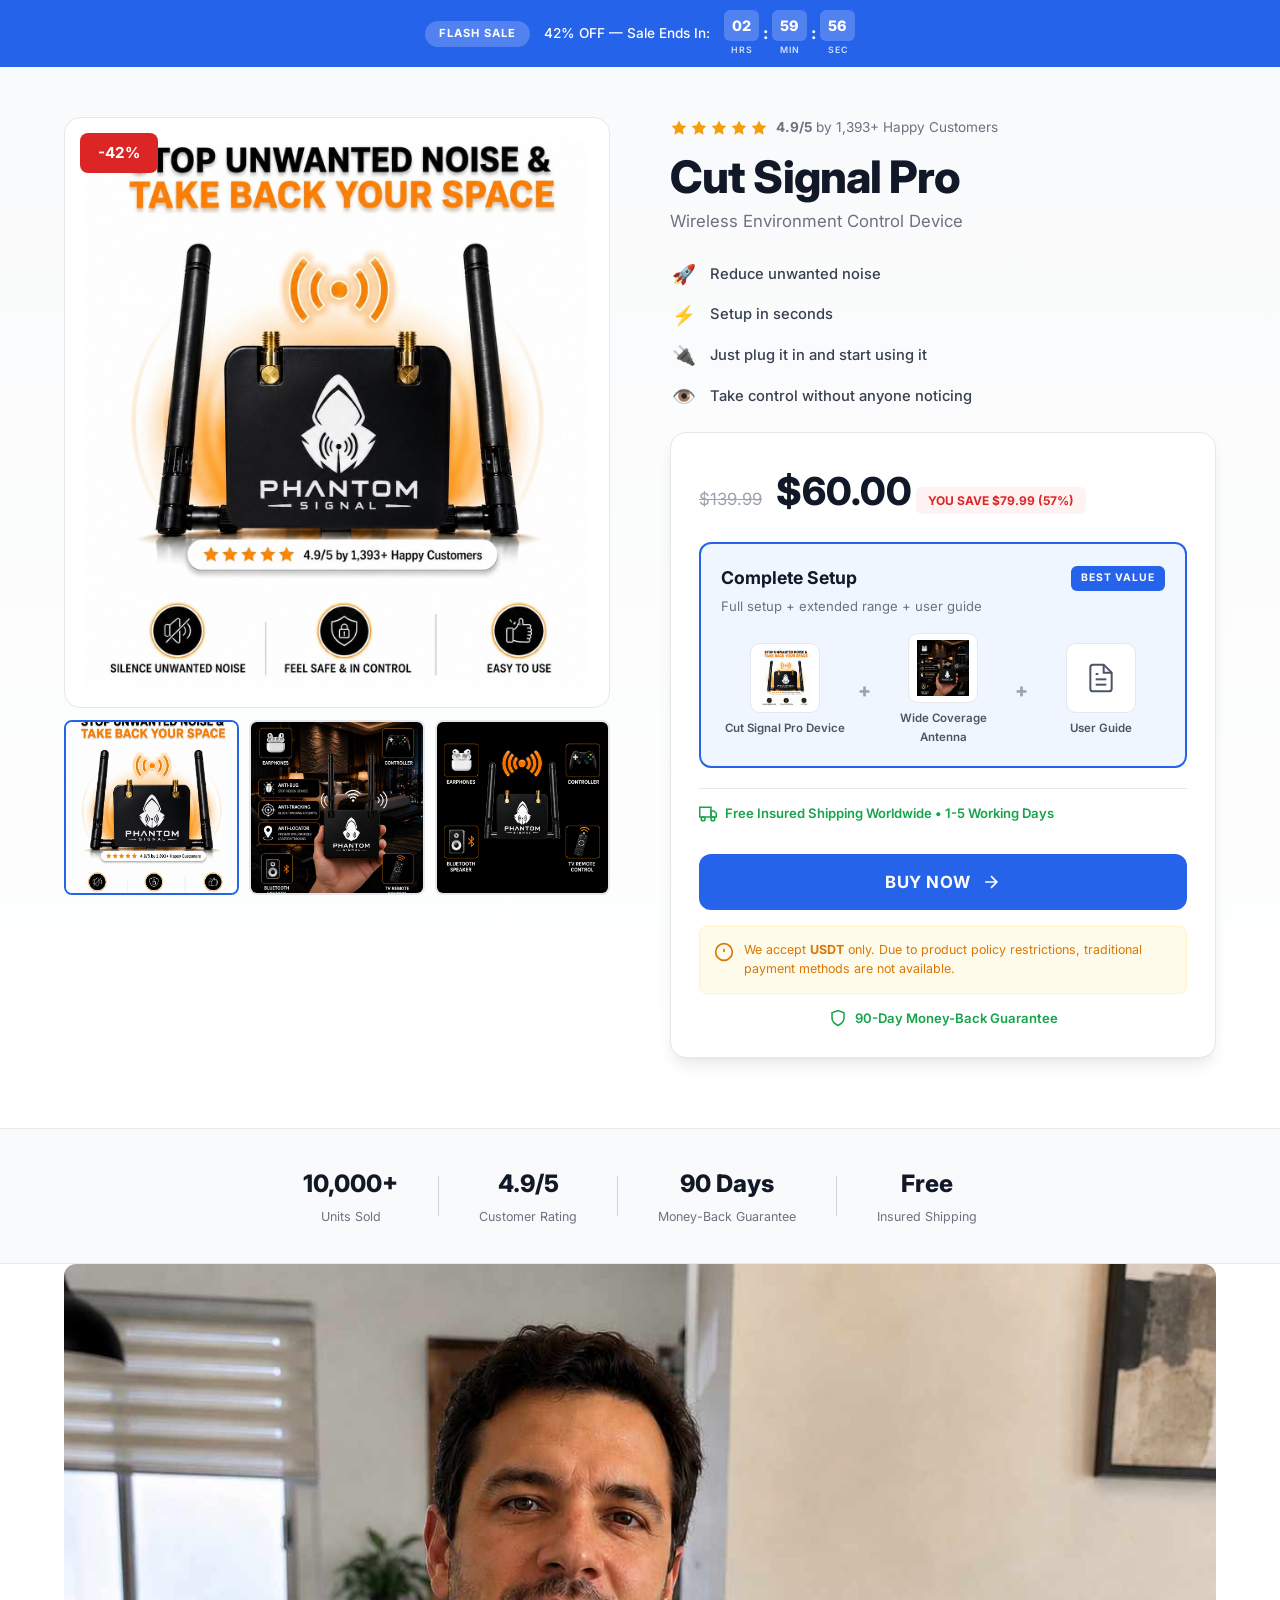
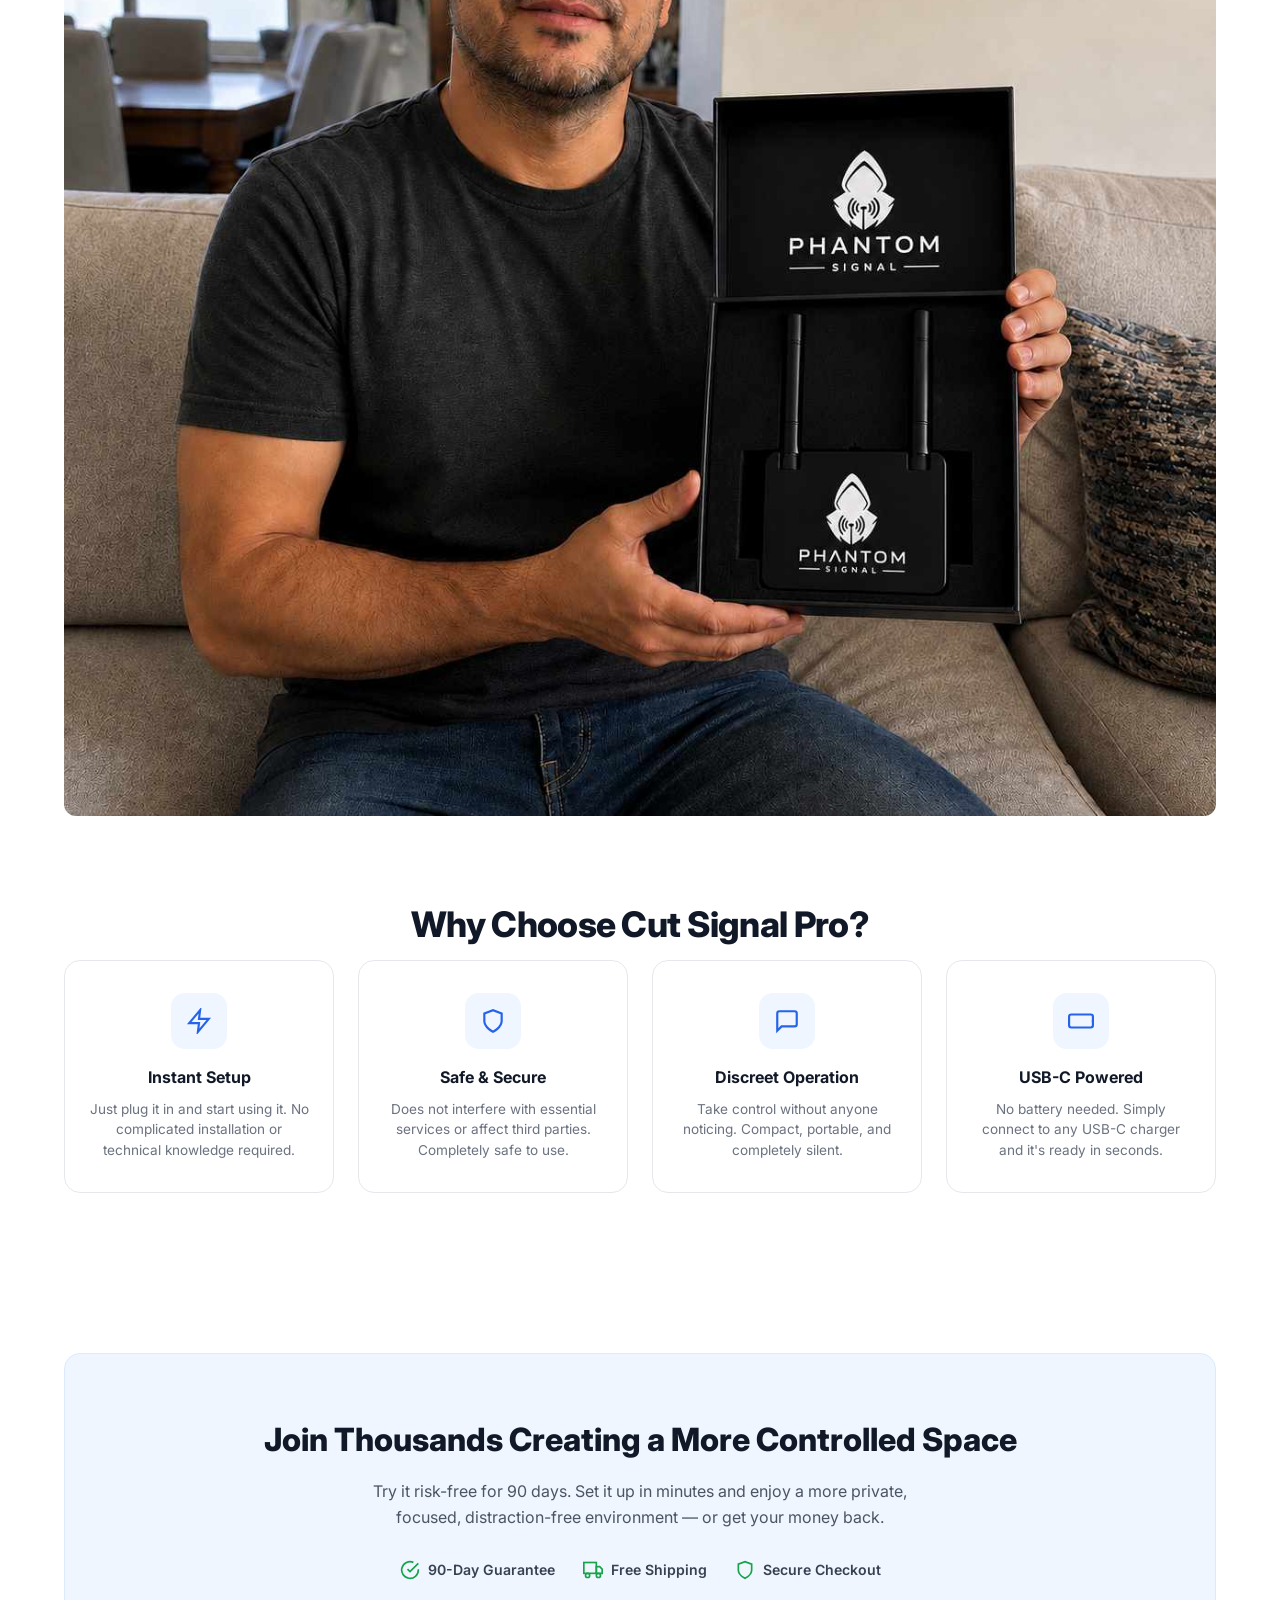
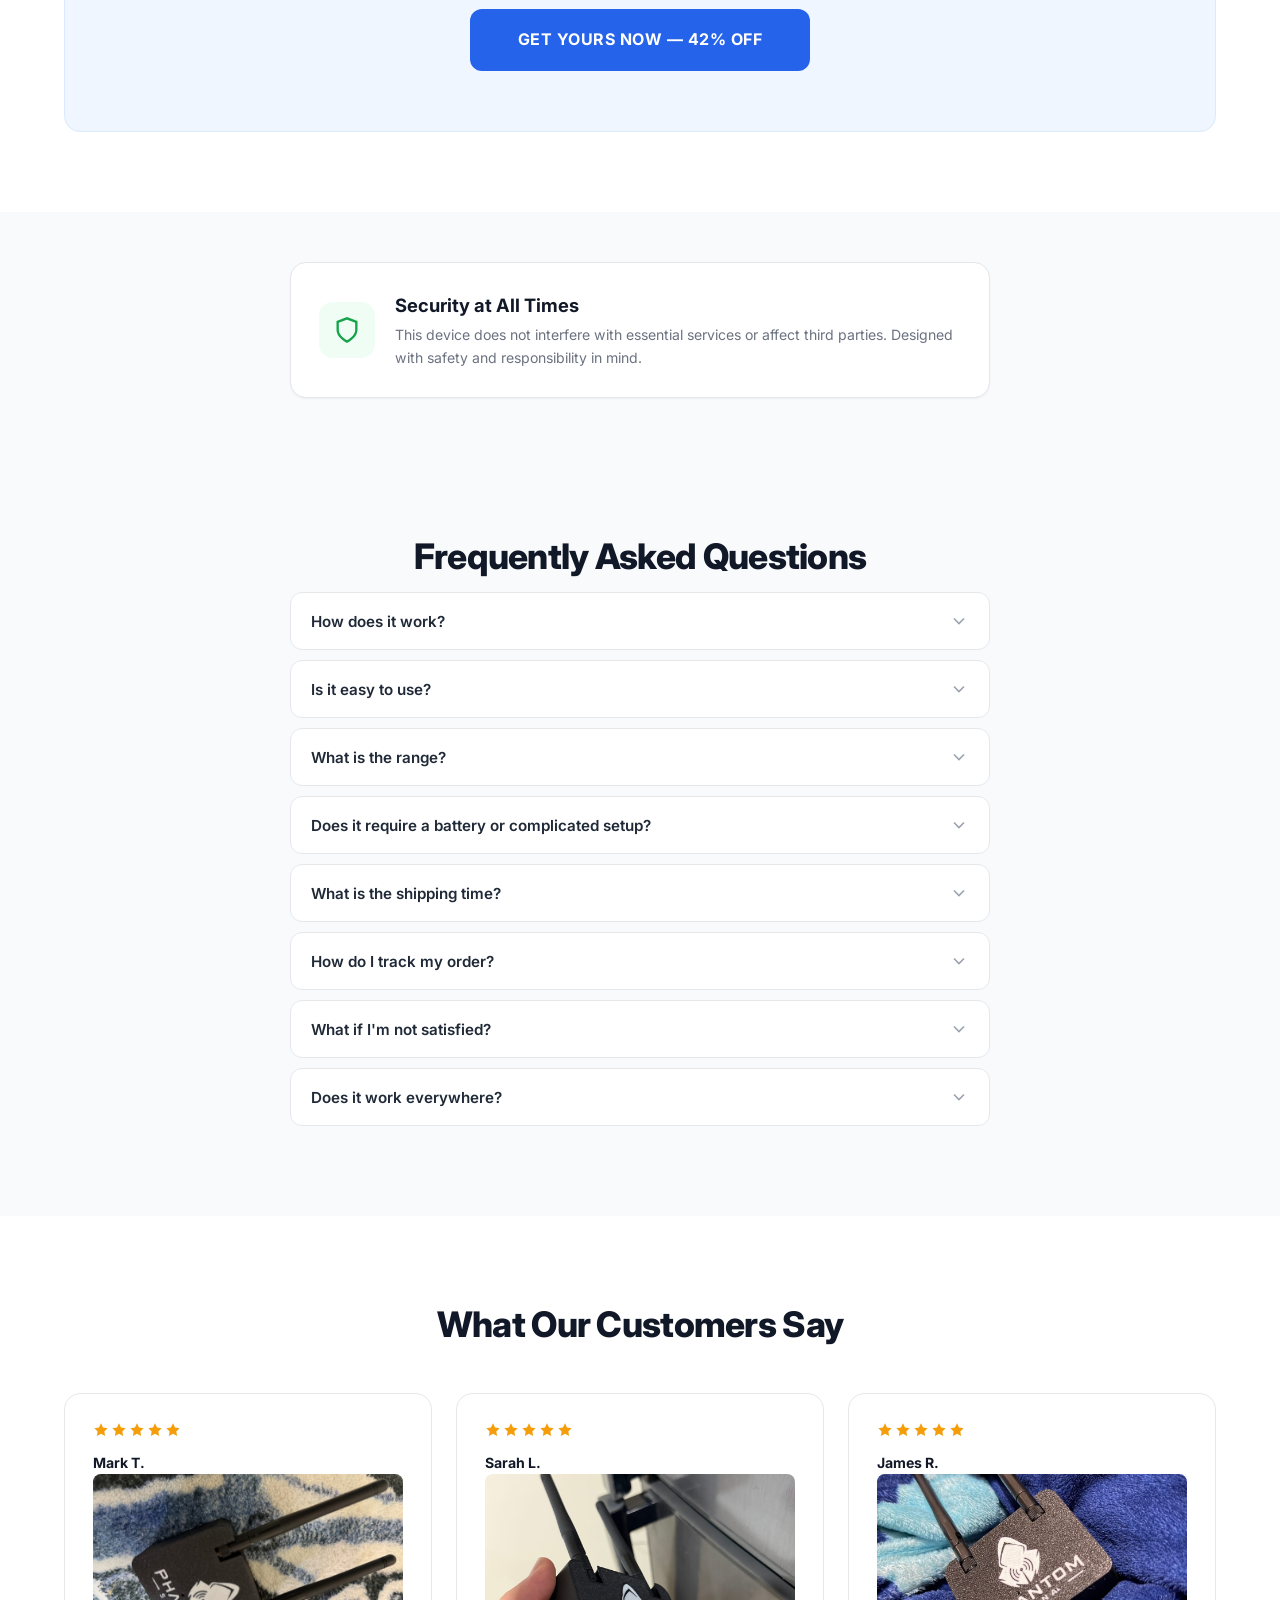
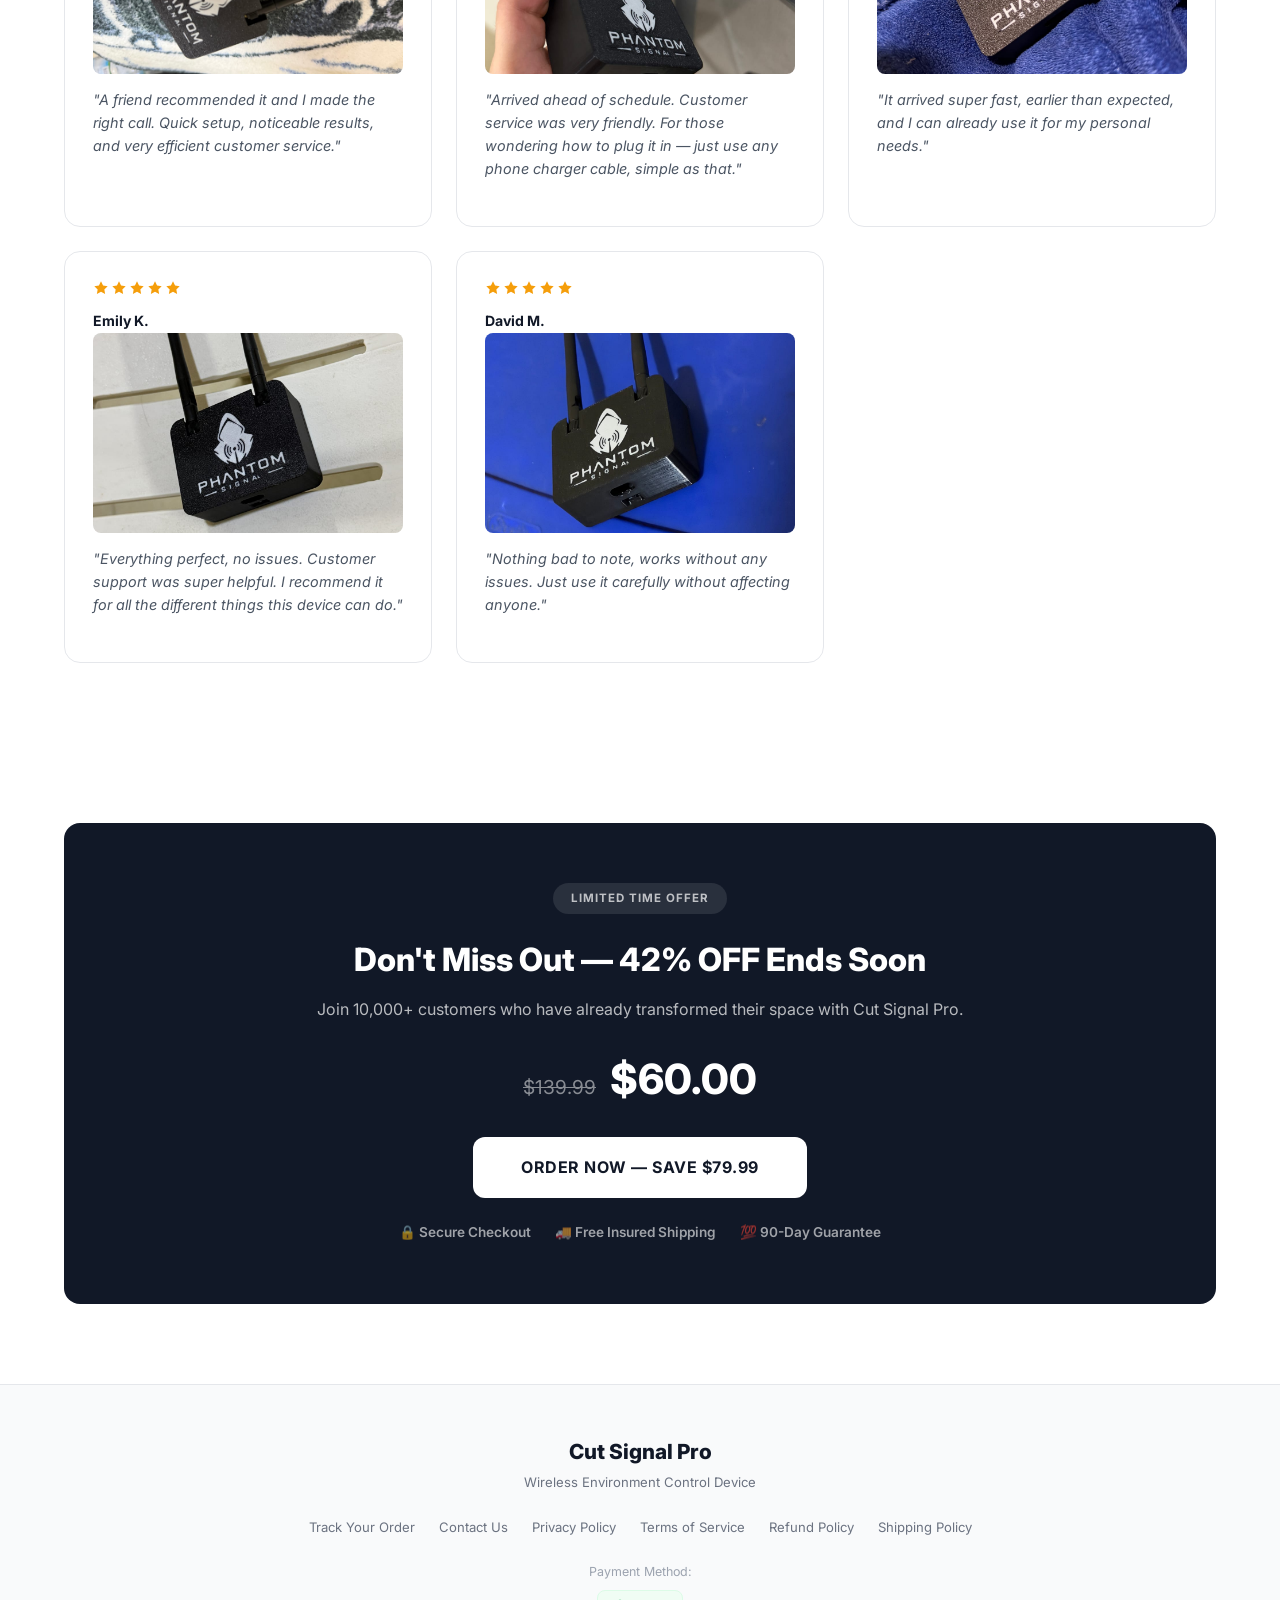
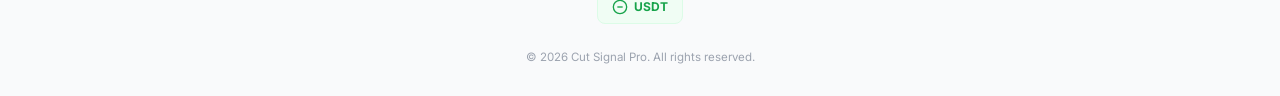
==== commit 1f58bc74: "Fix product-2 image path" ====
--- a/index.html
+++ b/index.html
@@ -66,7 +66,7 @@
                                 <img src="images/product-1.jpg" alt="Product view 1">
                             </button>
                             <button class="hero__thumb" onclick="changeImage(1)">
-                                <img src="images/product-2.png" alt="Product view 2">
+                                <img src="images/product-2.jpg" alt="Product view 2">
                             </button>
                             <button class="hero__thumb" onclick="changeImage(2)">
                                 <img src="images/product-3.png" alt="Dimensions">
@@ -130,7 +130,7 @@
                                 </div>
                                 <div class="buybox__bundle-plus">+</div>
                                 <div class="buybox__bundle-item">
-                                    <img src="images/product-2.png" alt="Wide Coverage Antenna">
+                                    <img src="images/product-2.jpg" alt="Wide Coverage Antenna">
                                     <span>Wide Coverage Antenna</span>
                                 </div>
                                 <div class="buybox__bundle-plus">+</div>
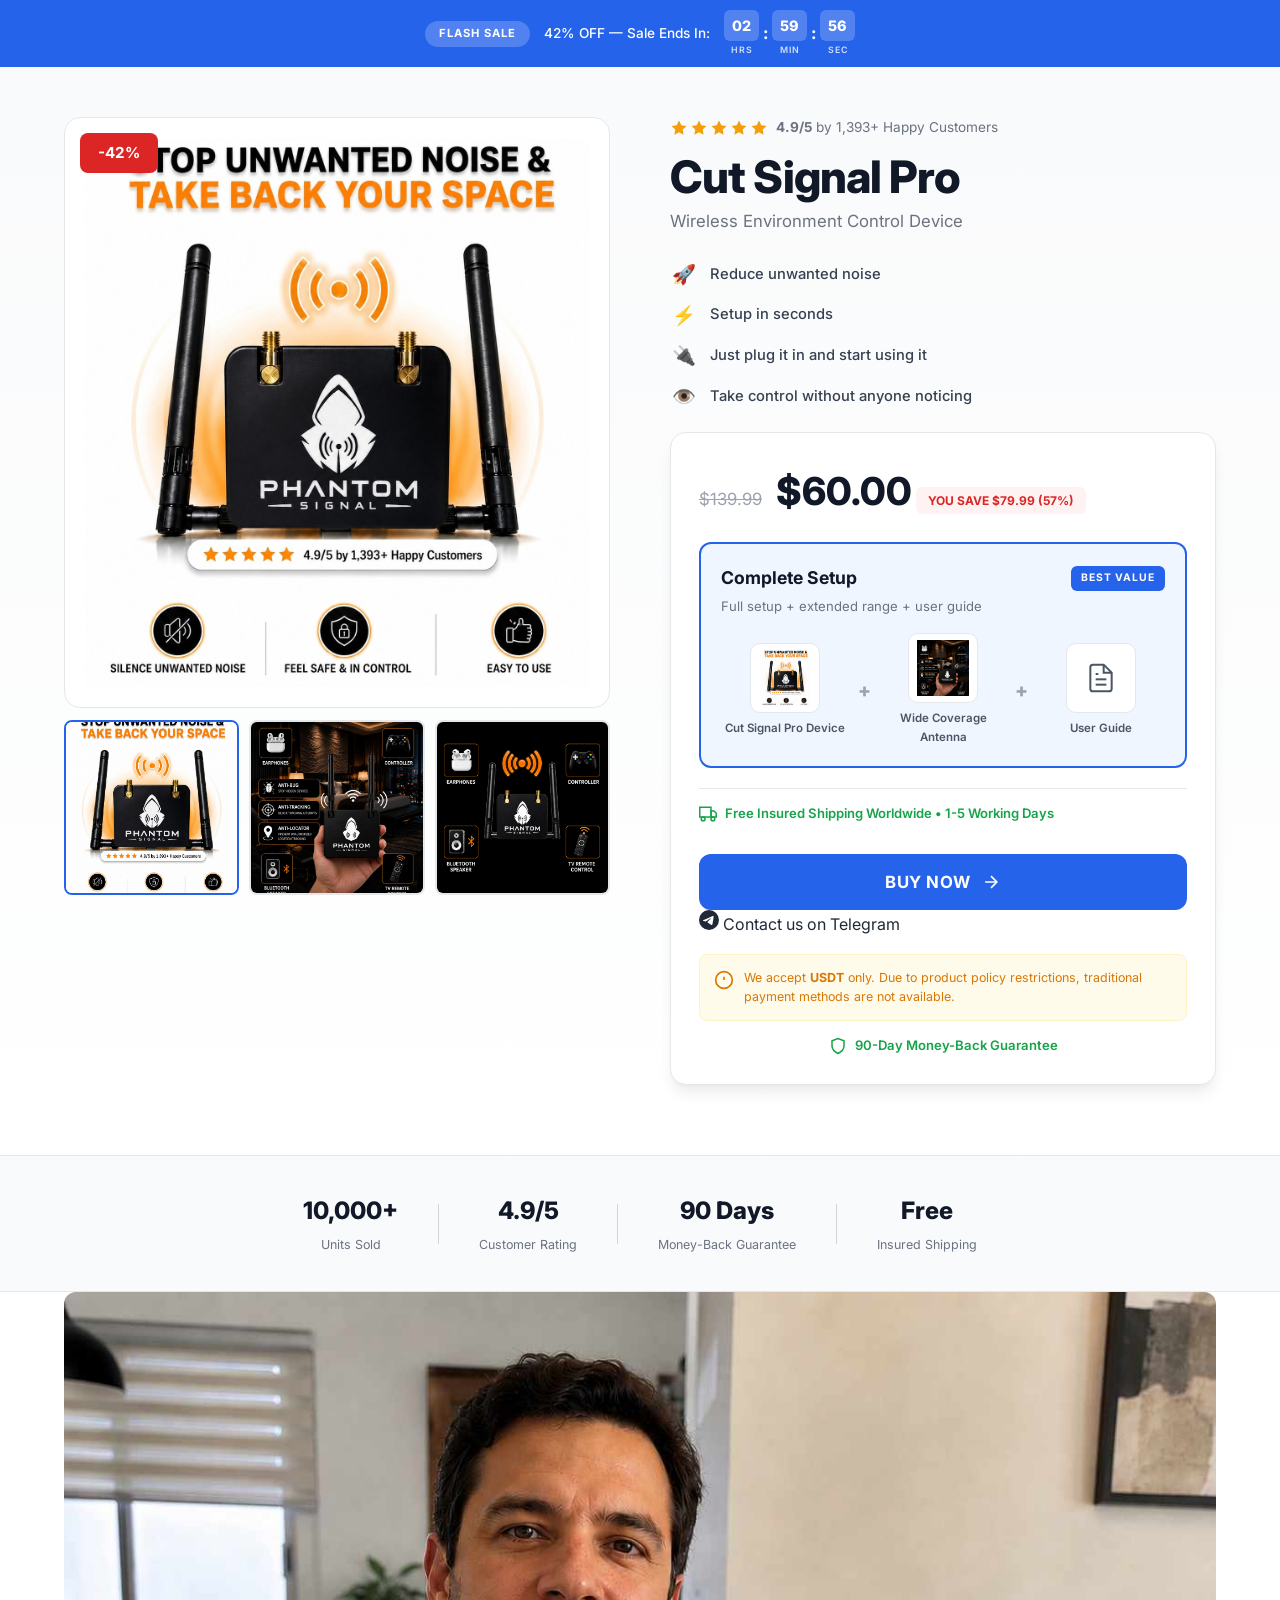
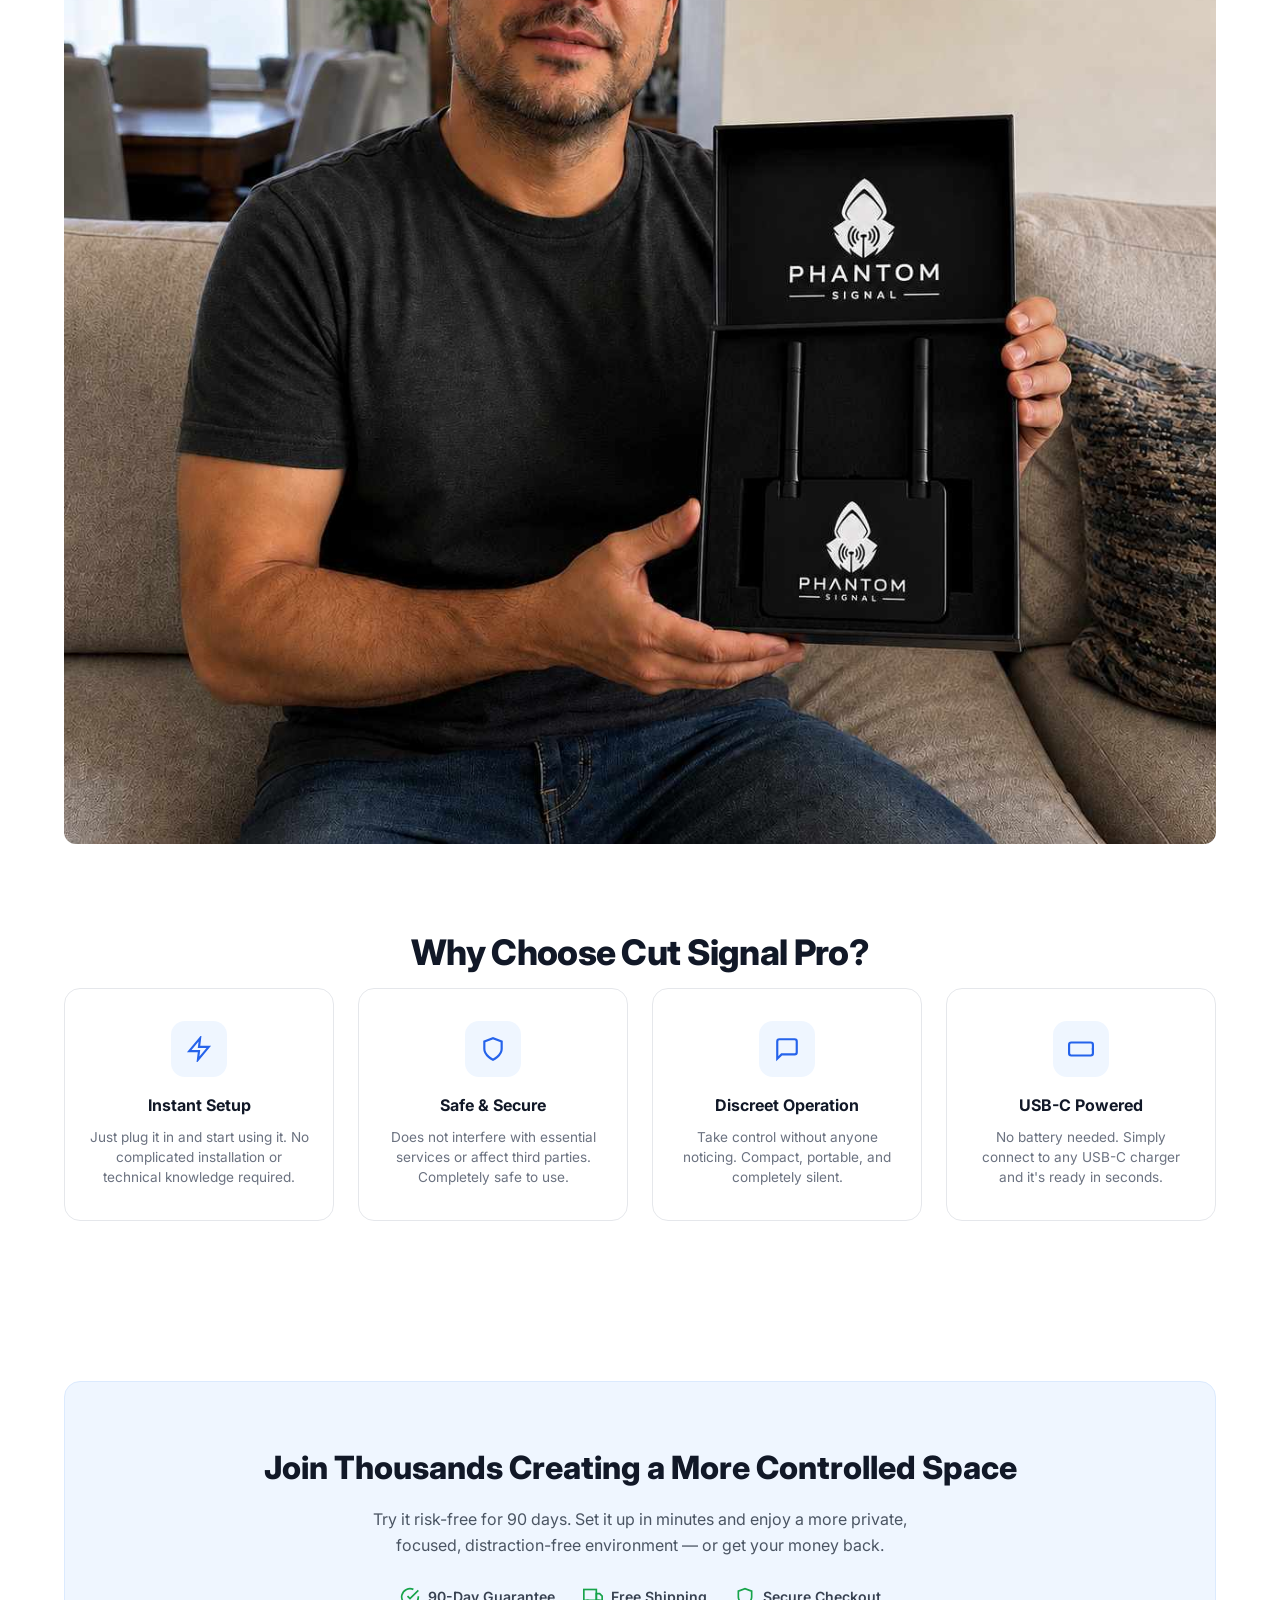
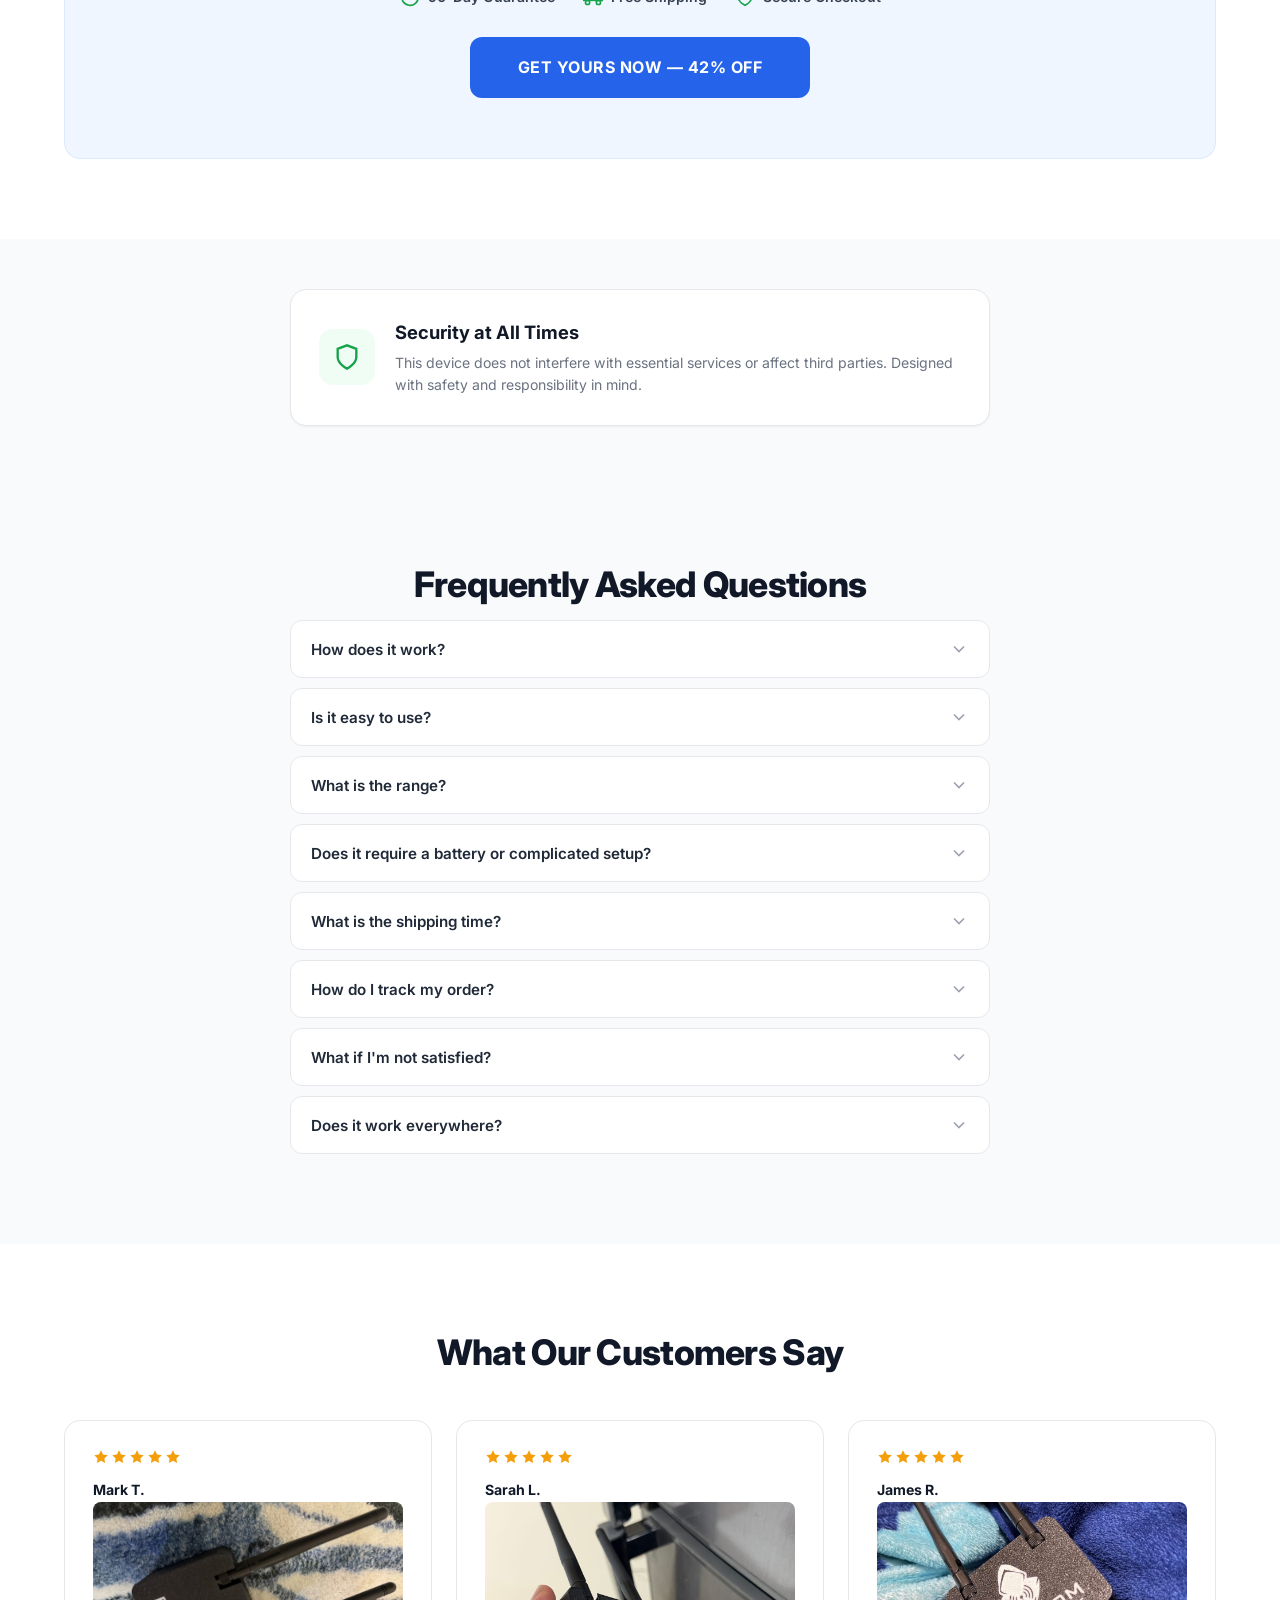
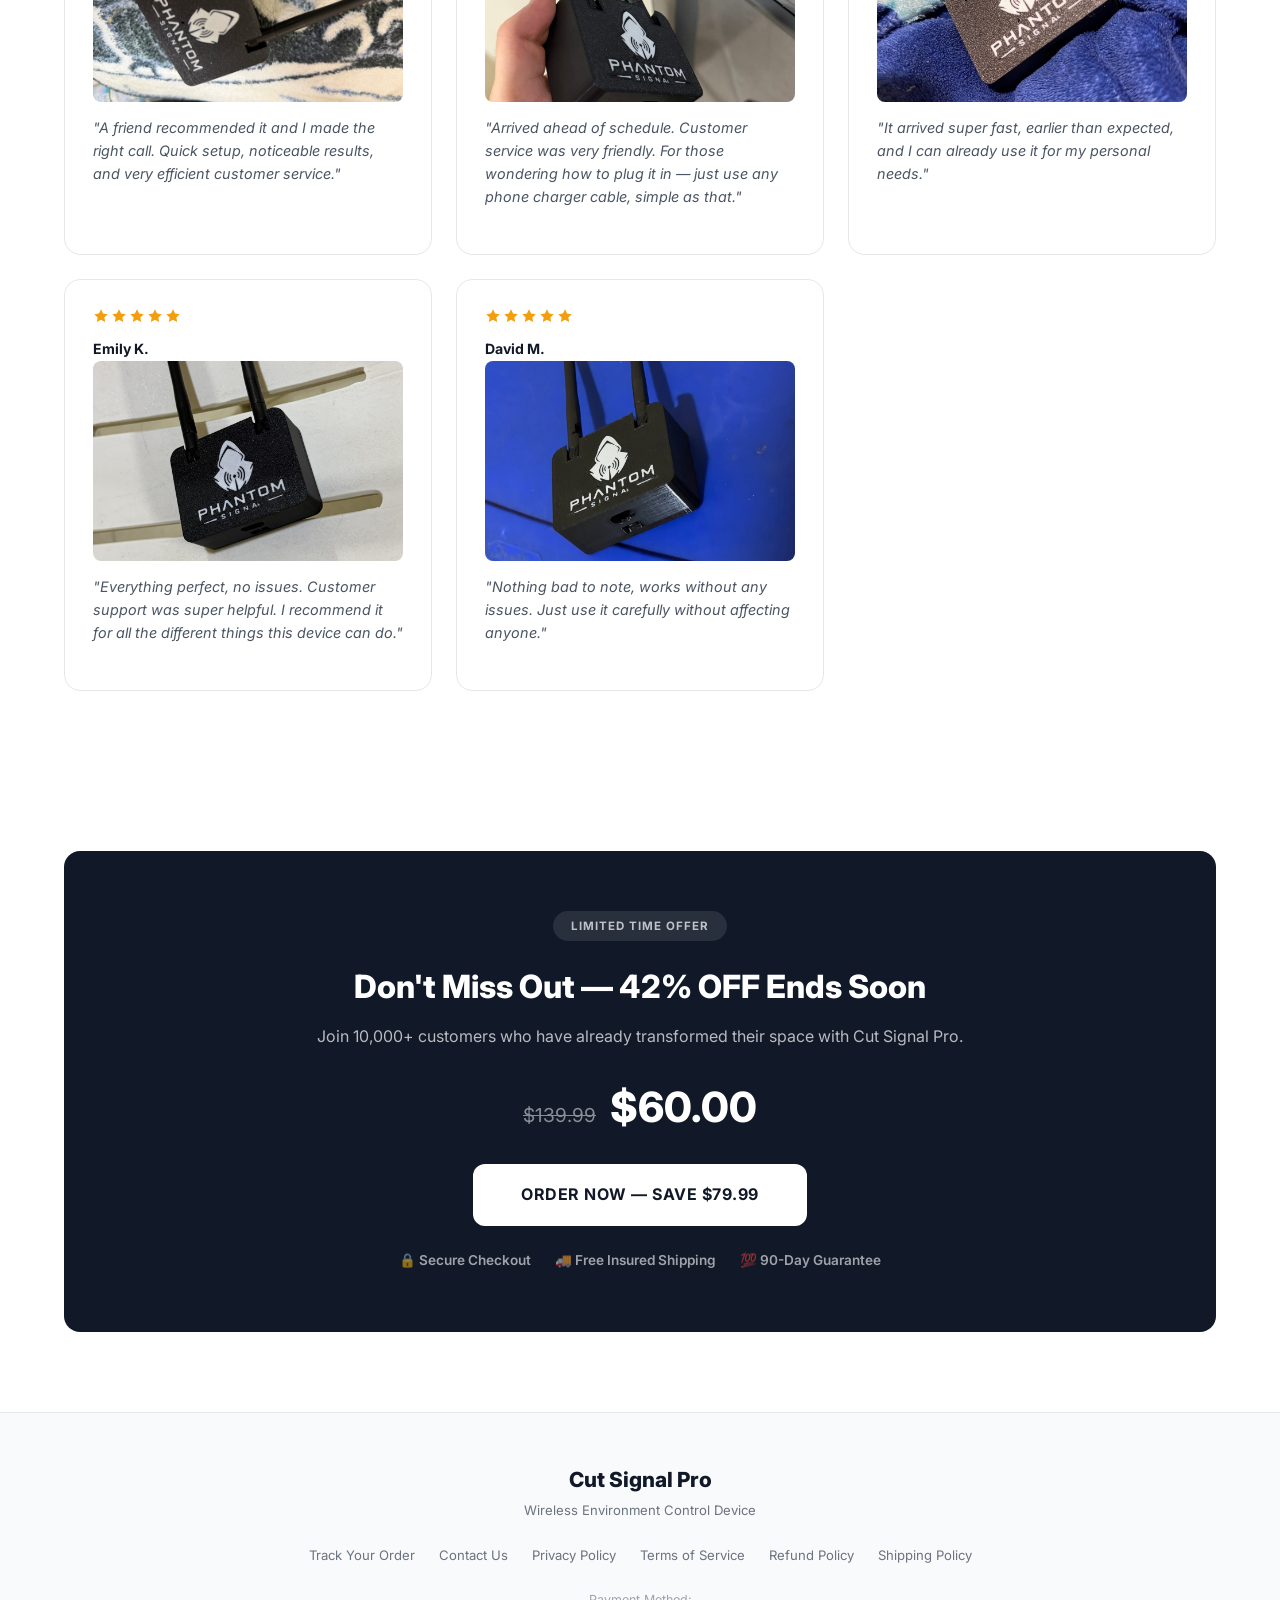
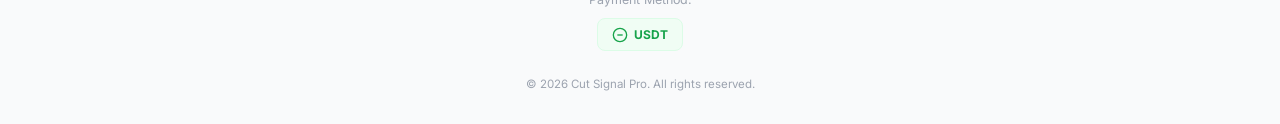
==== commit 739bd829: "Add Telegram contact button" ====
--- a/index.html
+++ b/index.html
@@ -153,6 +153,11 @@
                             <svg class="buybox__cta-icon" viewBox="0 0 24 24" fill="none" stroke="currentColor" stroke-width="2"><path d="M5 12h14M12 5l7 7-7 7"/></svg>
                         </button>
 
+                        <a href="https://t.me/Aerbytes" target="_blank" class="buybox__telegram">
+                            <svg viewBox="0 0 24 24" fill="currentColor" width="20" height="20"><path d="M11.944 0A12 12 0 0 0 0 12a12 12 0 0 0 12 12 12 12 0 0 0 12-12A12 12 0 0 0 12 0a12 12 0 0 0-.056 0zm4.962 7.224c.1-.002.321.023.465.14a.506.506 0 0 1 .171.325c.016.093.036.306.02.472-.18 1.898-.962 6.502-1.36 8.627-.168.9-.499 1.201-.82 1.23-.696.065-1.225-.46-1.9-.902-1.056-.693-1.653-1.124-2.678-1.8-1.185-.78-.417-1.21.258-1.91.177-.184 3.247-2.977 3.307-3.23.007-.032.014-.15-.056-.212s-.174-.041-.249-.024c-.106.024-1.793 1.14-5.061 3.345-.479.33-.913.492-1.302.48-.428-.013-1.252-.242-1.865-.44-.752-.245-1.349-.374-1.297-.789.027-.216.325-.437.893-.663 3.498-1.524 5.83-2.529 6.998-3.014 3.332-1.386 4.025-1.627 4.476-1.635z"/></svg>
+                            Contact us on Telegram
+                        </a>
+
                         <div class="buybox__usdt-notice">
                             <svg viewBox="0 0 24 24" fill="none" stroke="currentColor" stroke-width="2"><circle cx="12" cy="12" r="10"/><line x1="12" y1="8" x2="12" y2="12"/><line x1="12" y1="16" x2="12.01" y2="16"/></svg>
                             <span>We accept <strong>USDT</strong> only. Due to product policy restrictions, traditional payment methods are not available.</span>
